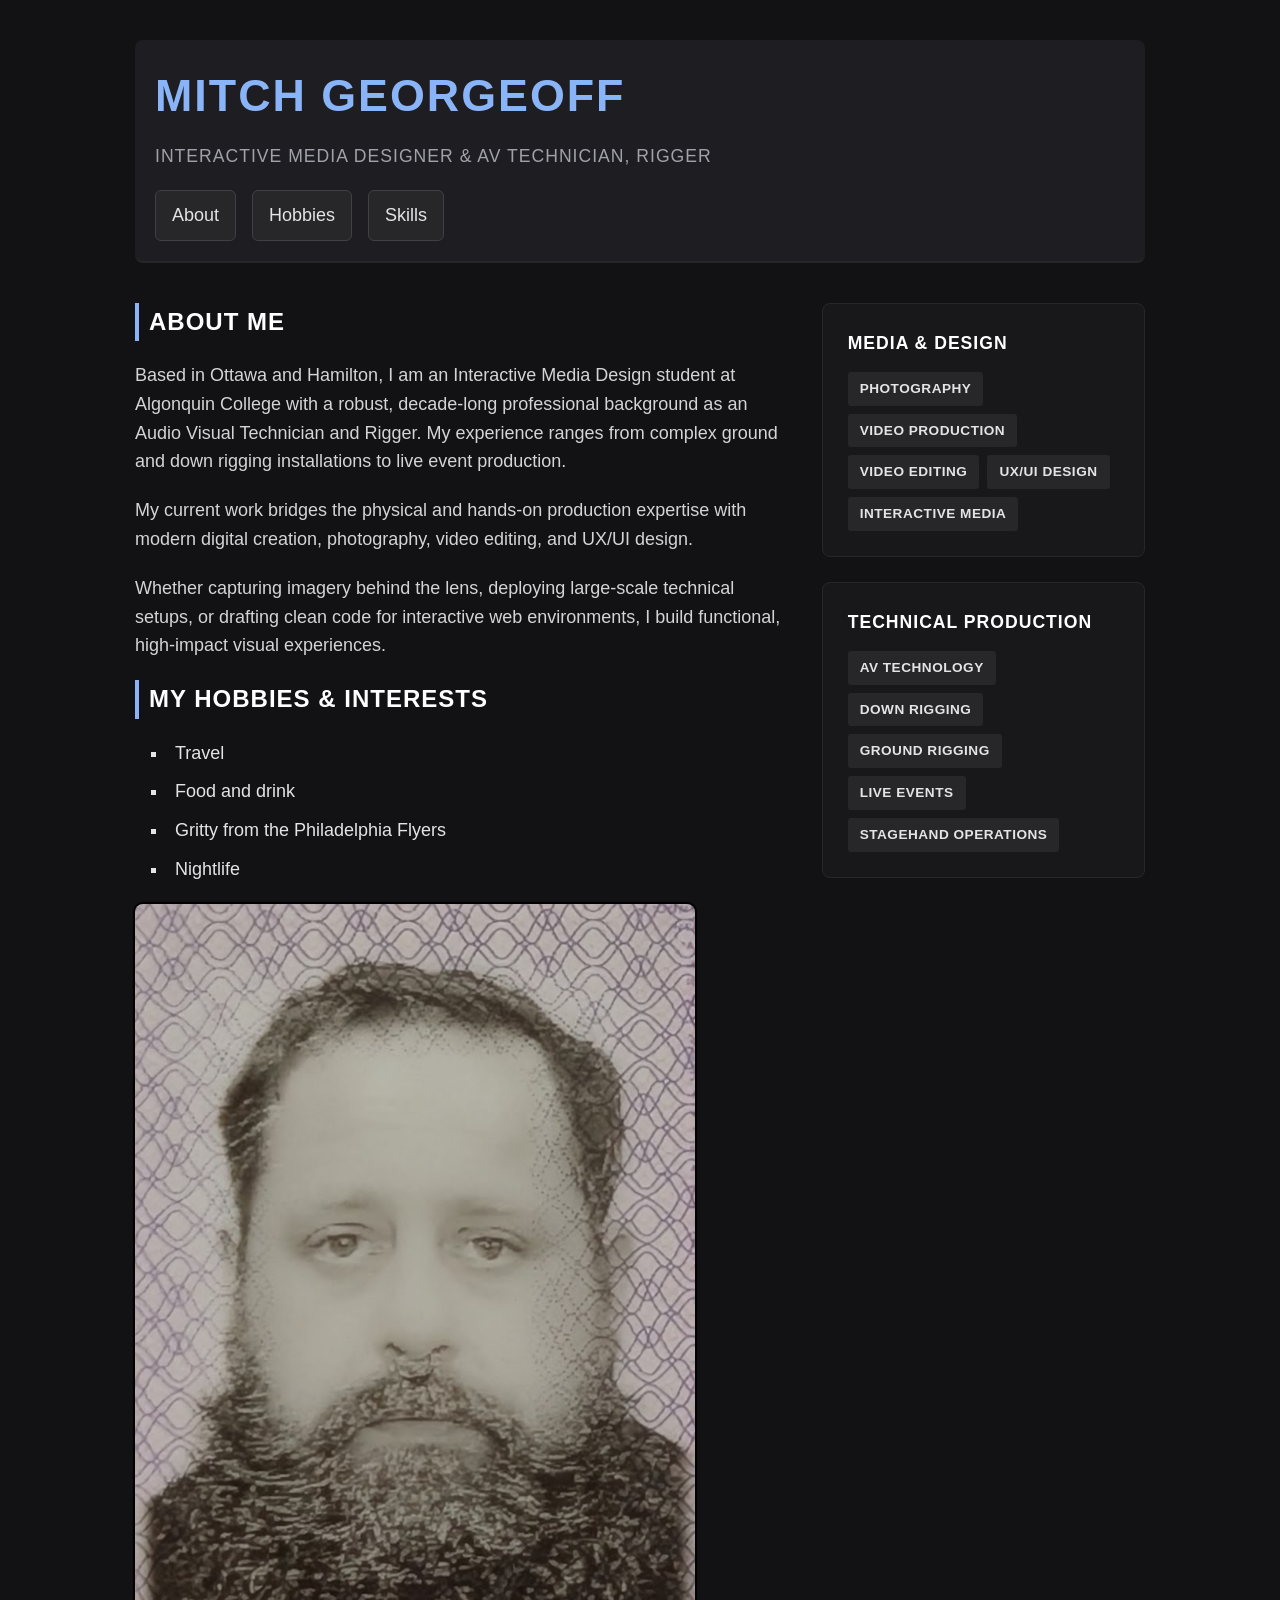
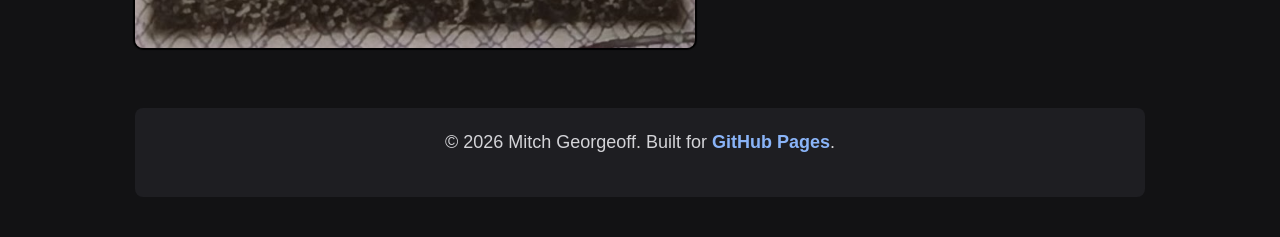
==== index.html @ b33265a0 "Initial commit" ====
<!DOCTYPE html>
<html lang="en">
<head>
    <meta charset="UTF-8">
    <meta name="viewport" content="width=device-width, initial-scale=1.0">
    <title>Mitch Georgeoff | Portfolio</title>
    <link rel="stylesheet" href="styles.css">
</head>
<body>
    <div class="container">
        <header>
            <h1 class="site-title">Mitch Georgeoff</h1>
            <div class="subtitle">Interactive Media Designer & AV Technician, Rigger</div>
            <nav>
                <ul class="site-nav">
                    <li><a href="#about">About</a></li>
                    <li><a href="#hobbies">Hobbies</a></li>
                    <li><a href="#skills">Skills</a></li>
                </ul>
            </nav>
        </header>

        <div class="grid">
            <main>
                <section id="about">
                    <h2>About Me</h2>
                    <p>
                        Based in Ottawa and Hamilton, I am an Interactive Media Design student at Algonquin College with a robust, decade-long professional background as an Audio Visual Technician and Rigger. My experience ranges from complex ground and down rigging installations to live event production.
                    </p>
                    <p>
                        My current work bridges the physical and hands-on production expertise with modern digital creation, photography, video editing, and UX/UI design.
                    </p>
                    <p>
                        Whether capturing imagery behind the lens, deploying large-scale technical setups, or drafting clean code for interactive web environments, I build functional, high-impact visual experiences.
                    </p>
                </section>

                <section id="hobbies">
                    <h2>My Hobbies & Interests</h2>
                    <ul class="hobbies-list">
                        <li>Travel</li>
                        <li>Food and drink</li>
                        <li>Gritty from the Philadelphia Flyers</li>
                        <li>Nightlife</li>
                    </ul>
                    <img id="my-image" src="images/PXL_20260319_151134065.PORTRAIT.jpg" alt="Portrait of Mitch Georgeoff">
                </section>
            </main>

            <aside id="skills">
                <div class="sidebar-box">
                    <h3>Media & Design</h3>
                    <ul class="tag-list">
                        <li>Photography</li>
                        <li>Video Production</li>
                        <li>Video Editing</li>
                        <li>UX/UI Design</li>
                        <li>Interactive Media</li>
                    </ul>
                </div>

                <div class="sidebar-box">
                    <h3>Technical Production</h3>
                    <ul class="tag-list">
                        <li>AV Technology</li>
                        <li>Down Rigging</li>
                        <li>Ground Rigging</li>
                        <li>Live Events</li>
                        <li>Stagehand Operations</li>
                    </ul>
                </div>
            </aside>
        </div>

        <footer>
            <p>© 2026 Mitch Georgeoff. Built for <a href="https://github.com" target="_blank" rel="noopener">GitHub Pages</a>.</p>
        </footer>
    </div>
</body>
</html>
---- styles.css ----
/* Base styling and inheritance */
* {
    box-sizing: border-box;
    margin: 0;
    padding: 0;
}

body {
    font-family: 'Segoe UI', Tahoma, Geneva, Verdana, sans-serif;
    font-size: 18px;
    line-height: 1.6;
    background-color: #121214;
    color: #e4e4e7;
    padding: 0;
}

.container {
    max-width: 1050px;
    margin: 0 auto;
    padding: 40px 20px;
}

header,
footer {
    background-color: #1e1e22;
    padding: 20px;
    border-radius: 8px;
}

header {
    border-bottom: 2px solid #27272a;
    margin-bottom: 40px;
}

footer {
    margin-top: 60px;
    border-top: none;
    text-align: center;
    color: #a1a1aa;
}

.site-title {
    font-size: 2.8rem;
    text-transform: uppercase;
    letter-spacing: 2px;
    color: #8ab4f8;
    margin-bottom: 10px;
}

.subtitle {
    font-size: 1.1rem;
    color: #a1a1aa;
    text-transform: uppercase;
    letter-spacing: 1px;
    margin-bottom: 20px;
}

nav .site-nav {
    list-style: none;
    display: flex;
    gap: 16px;
    flex-wrap: wrap;
}

nav .site-nav li {
    margin: 0;
}

nav .site-nav a {
    display: inline-block;
    padding: 10px 16px;
    text-decoration: none;
    color: #e4e4e7;
    background-color: #27272a;
    border: 1px solid #3f3f46;
    border-radius: 6px;
    transition: background-color 0.2s ease, transform 0.2s ease;
}

nav .site-nav a:hover,
nav .site-nav a:active {
    background-color: #3f3f46;
    transform: translateY(-1px);
}

.grid {
    display: grid;
    grid-template-columns: 2fr 1fr;
    gap: 40px;
}

@media (max-width: 768px) {
    .grid {
        grid-template-columns: 1fr;
    }
}

h2 {
    font-size: 1.5rem;
    text-transform: uppercase;
    letter-spacing: 1px;
    color: #ffffff;
    margin-bottom: 20px;
    border-left: 4px solid #8ab4f8;
    padding-left: 10px;
}

p {
    margin-bottom: 20px;
    color: #d4d4d8;
}

.hobbies-list {
    list-style: square inside;
    margin-bottom: 20px;
    padding-left: 16px;
}

.hobbies-list li {
    margin-bottom: 10px;
}

#my-image {
    display: block;
    width: 100%;
    max-width: 560px;
    margin-top: 20px;
    border-radius: 8px;
    box-shadow: 0 0 1px 2px black;
}

.sidebar-box {
    background-color: #18181b;
    border: 1px solid #27272a;
    padding: 25px;
    border-radius: 8px;
    margin-bottom: 25px;
}

.sidebar-box h3 {
    font-size: 1.1rem;
    text-transform: uppercase;
    letter-spacing: 1px;
    margin-bottom: 15px;
    color: #ffffff;
}

.tag-list {
    display: flex;
    flex-wrap: wrap;
    gap: 8px;
    list-style: none;
}

.tag-list li {
    background-color: #27272a;
    color: #e4e4e7;
    padding: 6px 12px;
    font-size: 0.85rem;
    text-transform: uppercase;
    font-weight: 600;
    letter-spacing: 0.5px;
    border-radius: 3px;
}

footer a {
    color: #8ab4f8;
    text-decoration: none;
    font-weight: 600;
}

footer a:hover {
    text-decoration: underline;
}
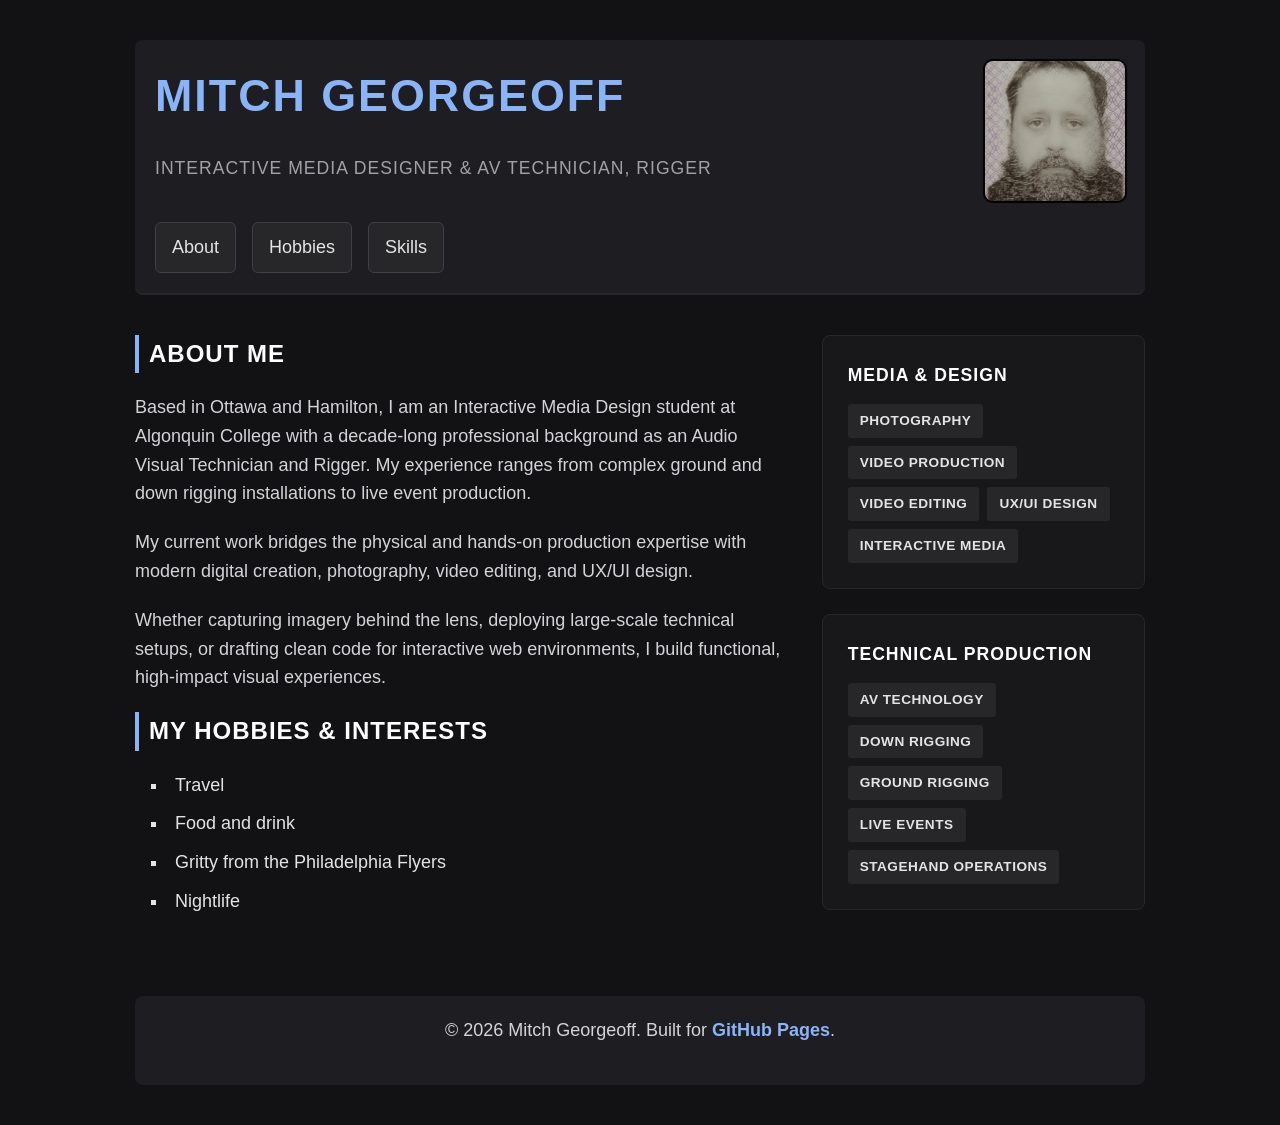
==== commit b5ef9708: "Move profile image beside header title" ====
--- a/index.html
+++ b/index.html
@@ -9,8 +9,11 @@
 <body>
     <div class="container">
         <header>
-            <h1 class="site-title">Mitch Georgeoff</h1>
-            <div class="subtitle">Interactive Media Designer & AV Technician, Rigger</div>
+            <div class="header-left">
+                <h1 class="site-title">Mitch Georgeoff</h1>
+                <div class="subtitle">Interactive Media Designer & AV Technician, Rigger</div>
+            </div>
+            <img id="my-image" src="images/PXL_20260319_151134065.PORTRAIT.jpg" alt="Portrait of Mitch Georgeoff">
             <nav>
                 <ul class="site-nav">
                     <li><a href="#about">About</a></li>
@@ -25,7 +28,7 @@
                 <section id="about">
                     <h2>About Me</h2>
                     <p>
-                        Based in Ottawa and Hamilton, I am an Interactive Media Design student at Algonquin College with a robust, decade-long professional background as an Audio Visual Technician and Rigger. My experience ranges from complex ground and down rigging installations to live event production.
+                        Based in Ottawa and Hamilton, I am an Interactive Media Design student at Algonquin College with a decade-long professional background as an Audio Visual Technician and Rigger. My experience ranges from complex ground and down rigging installations to live event production.
                     </p>
                     <p>
                         My current work bridges the physical and hands-on production expertise with modern digital creation, photography, video editing, and UX/UI design.
@@ -43,7 +46,6 @@
                         <li>Gritty from the Philadelphia Flyers</li>
                         <li>Nightlife</li>
                     </ul>
-                    <img id="my-image" src="images/PXL_20260319_151134065.PORTRAIT.jpg" alt="Portrait of Mitch Georgeoff">
                 </section>
             </main>
 
--- a/styles.css
+++ b/styles.css
@@ -120,13 +120,40 @@
     margin-bottom: 10px;
 }
 
+header {
+    border-bottom: 2px solid #27272a;
+    margin-bottom: 40px;
+    display: flex;
+    align-items: center;
+    justify-content: space-between;
+    gap: 20px;
+    flex-wrap: wrap;
+}
+
+.header-left {
+    display: flex;
+    flex-direction: column;
+    gap: 12px;
+}
+
 #my-image {
-    display: block;
-    width: 100%;
-    max-width: 560px;
-    margin-top: 20px;
+    width: 140px;
+    height: 140px;
+    object-fit: cover;
     border-radius: 8px;
     box-shadow: 0 0 1px 2px black;
+}
+
+@media (max-width: 768px) {
+    header {
+        flex-direction: column;
+        align-items: flex-start;
+    }
+
+    #my-image {
+        width: 120px;
+        height: 120px;
+    }
 }
 
 .sidebar-box {
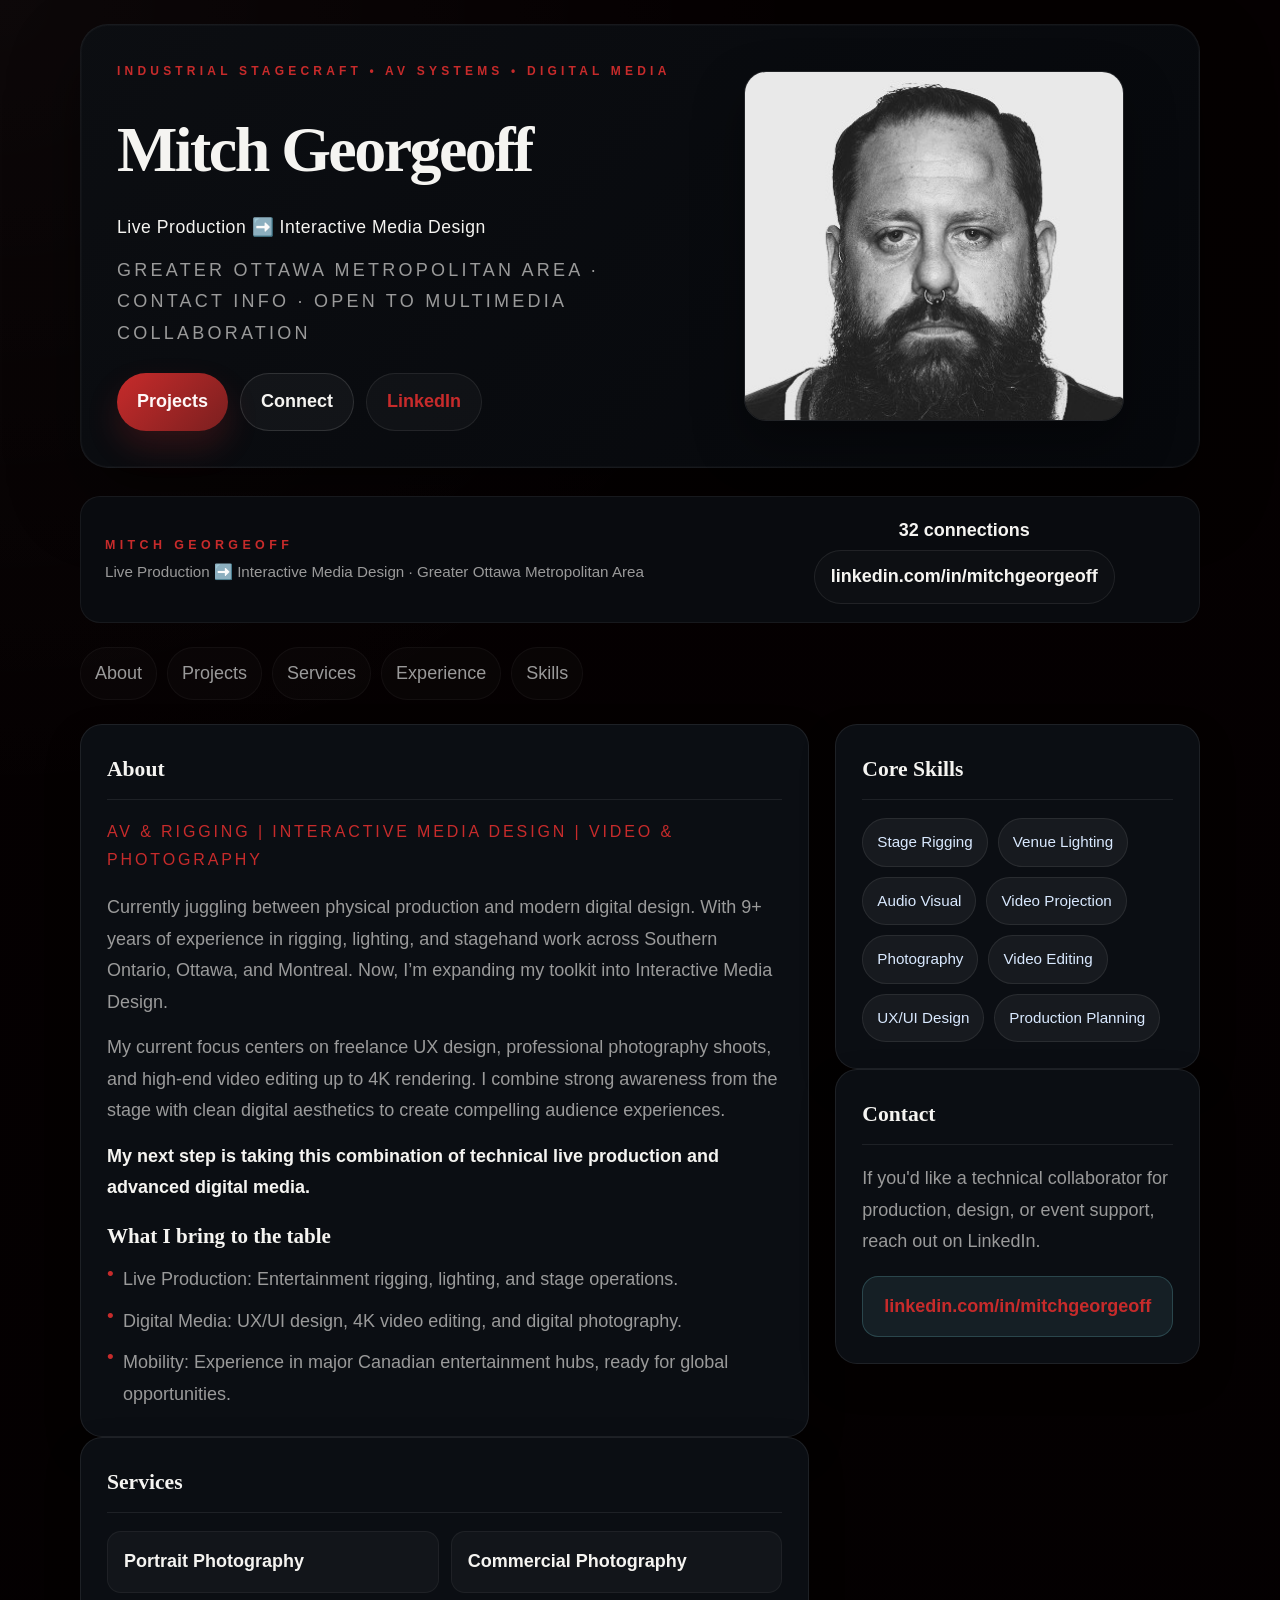
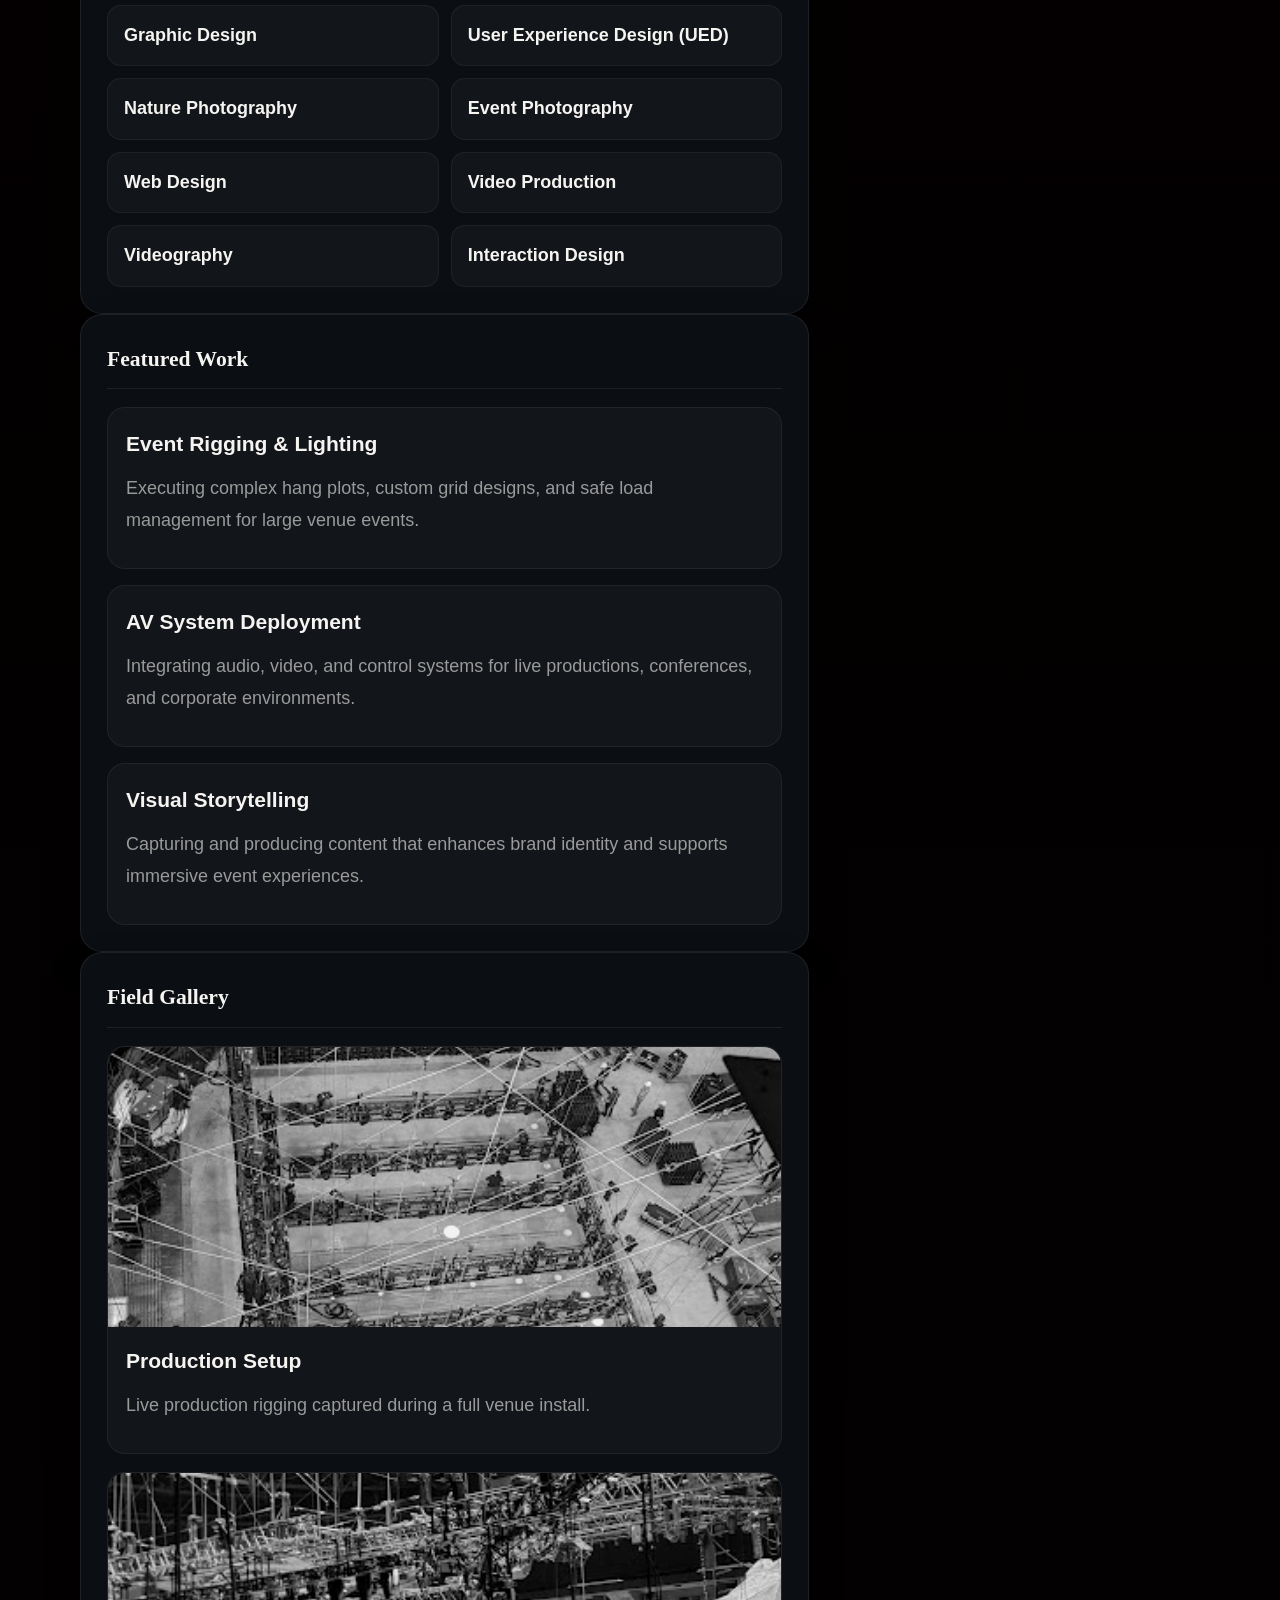
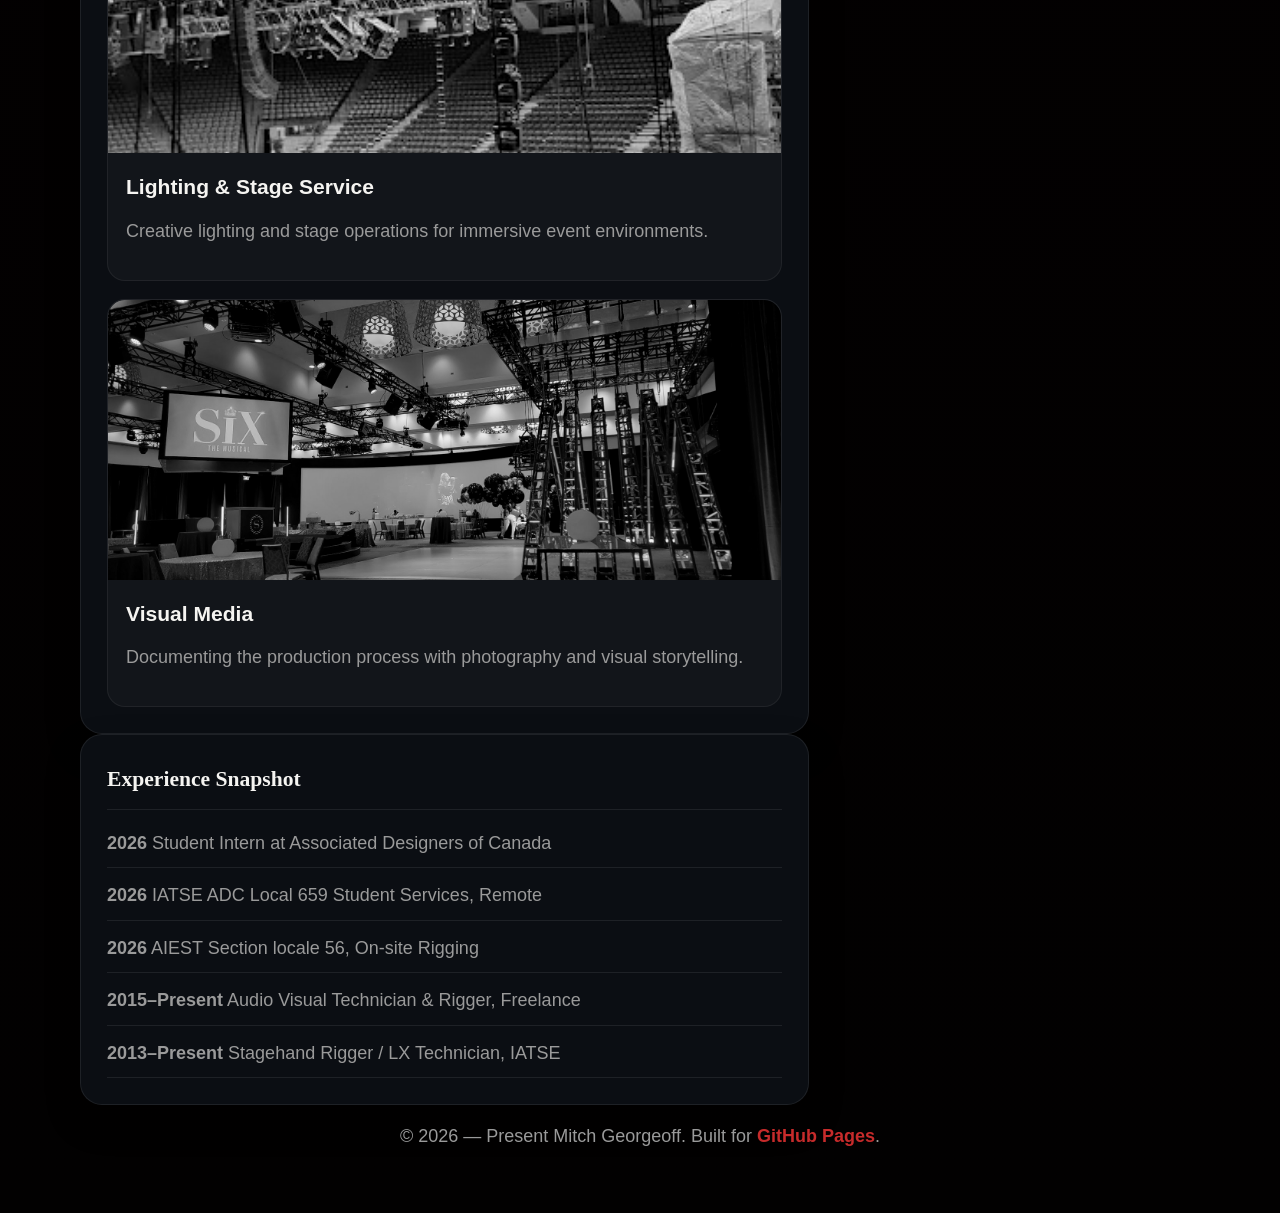
==== commit 7f15a349: "Update portfolio styling and add project photo gallery" ====
--- a/index.html
+++ b/index.html
@@ -8,74 +8,168 @@
 </head>
 <body>
     <div class="container">
-        <header>
-            <div class="header-left">
-                <h1 class="site-title">Mitch Georgeoff</h1>
-                <div class="subtitle">Interactive Media Designer & AV Technician, Rigger</div>
+        <header class="hero">
+            <div class="hero-copy">
+                <p class="eyebrow">Industrial Stagecraft • AV Systems • Digital Media</p>
+                <h1>Mitch Georgeoff</h1>
+                <p class="hero-text">
+                    Live Production ➡️ Interactive Media Design
+                </p>
+                <p class="hero-subtext">
+                    Greater Ottawa Metropolitan Area · Contact info · open to multimedia collaboration
+                </p>
+                <div class="hero-actions">
+                    <a class="btn btn-primary" href="#projects">Projects</a>
+                    <a class="btn btn-secondary" href="#contact">Connect</a>
+                    <a class="btn btn-link" href="https://www.linkedin.com/in/mitchgeorgeoff" target="_blank" rel="noopener">LinkedIn</a>
+                </div>
             </div>
-            <img id="my-image" src="images/PXL_20260319_151134065.PORTRAIT.jpg" alt="Portrait of Mitch Georgeoff">
-            <nav>
-                <ul class="site-nav">
-                    <li><a href="#about">About</a></li>
-                    <li><a href="#hobbies">Hobbies</a></li>
-                    <li><a href="#skills">Skills</a></li>
-                </ul>
-            </nav>
+            <div class="hero-media">
+                <img src="images/ID Photo26.jpg" alt="Portrait of Mitch Georgeoff">
+            </div>
         </header>
 
-        <div class="grid">
+        <div class="profile-band">
+            <div>
+                <span class="profile-pill">Mitch Georgeoff</span>
+                <p class="profile-meta">Live Production ➡️ Interactive Media Design · Greater Ottawa Metropolitan Area</p>
+            </div>
+            <div class="profile-actions">
+                <span class="profile-stat">32 connections</span>
+                <a class="btn btn-link-lined" href="https://www.linkedin.com/in/mitchgeorgeoff" target="_blank" rel="noopener">linkedin.com/in/mitchgeorgeoff</a>
+            </div>
+        </div>
+
+        <nav class="top-nav" aria-label="Main navigation">
+            <a href="#about">About</a>
+            <a href="#projects">Projects</a>
+            <a href="#services">Services</a>
+            <a href="#experience">Experience</a>
+            <a href="#skills">Skills</a>
+        </nav>
+
+        <div class="content-grid">
             <main>
-                <section id="about">
-                    <h2>About Me</h2>
+                <section id="about" class="card about-card">
+                    <h2>About</h2>
+                    <p class="headline">AV & Rigging | Interactive Media Design | Video & Photography</p>
                     <p>
-                        Based in Ottawa and Hamilton, I am an Interactive Media Design student at Algonquin College with a decade-long professional background as an Audio Visual Technician and Rigger. My experience ranges from complex ground and down rigging installations to live event production.
+                        Currently juggling between physical production and modern digital design. With 9+ years of experience in rigging, lighting, and stagehand work across Southern Ontario, Ottawa, and Montreal. Now, I’m expanding my toolkit into Interactive Media Design.
                     </p>
                     <p>
-                        My current work bridges the physical and hands-on production expertise with modern digital creation, photography, video editing, and UX/UI design.
+                        My current focus centers on freelance UX design, professional photography shoots, and high-end video editing up to 4K rendering. I combine strong awareness from the stage with clean digital aesthetics to create compelling audience experiences.
                     </p>
-                    <p>
-                        Whether capturing imagery behind the lens, deploying large-scale technical setups, or drafting clean code for interactive web environments, I build functional, high-impact visual experiences.
+                    <p class="lead">
+                        My next step is taking this combination of technical live production and advanced digital media.
                     </p>
+                    <div class="list-group">
+                        <h3>What I bring to the table</h3>
+                        <ul>
+                            <li>Live Production: Entertainment rigging, lighting, and stage operations.</li>
+                            <li>Digital Media: UX/UI design, 4K video editing, and digital photography.</li>
+                            <li>Mobility: Experience in major Canadian entertainment hubs, ready for global opportunities.</li>
+                        </ul>
+                    </div>
                 </section>
 
-                <section id="hobbies">
-                    <h2>My Hobbies & Interests</h2>
-                    <ul class="hobbies-list">
-                        <li>Travel</li>
-                        <li>Food and drink</li>
-                        <li>Gritty from the Philadelphia Flyers</li>
-                        <li>Nightlife</li>
+                <section id="services" class="card services-card">
+                    <h2>Services</h2>
+                    <ul class="service-grid">
+                        <li>Portrait Photography</li>
+                        <li>Commercial Photography</li>
+                        <li>Graphic Design</li>
+                        <li>User Experience Design (UED)</li>
+                        <li>Nature Photography</li>
+                        <li>Event Photography</li>
+                        <li>Web Design</li>
+                        <li>Video Production</li>
+                        <li>Videography</li>
+                        <li>Interaction Design</li>
+                    </ul>
+                </section>
+
+                <section id="projects" class="card">
+                    <h2>Featured Work</h2>
+                    <div class="project-grid">
+                        <article class="project-card">
+                            <h3>Event Rigging & Lighting</h3>
+                            <p>Executing complex hang plots, custom grid designs, and safe load management for large venue events.</p>
+                        </article>
+                        <article class="project-card">
+                            <h3>AV System Deployment</h3>
+                            <p>Integrating audio, video, and control systems for live productions, conferences, and corporate environments.</p>
+                        </article>
+                        <article class="project-card">
+                            <h3>Visual Storytelling</h3>
+                            <p>Capturing and producing content that enhances brand identity and supports immersive event experiences.</p>
+                        </article>
+                    </div>
+                </section>
+
+                <section id="gallery" class="card">
+                    <h2>Field Gallery</h2>
+                    <div class="gallery-grid">
+                        <article class="gallery-card">
+                            <img src="images/PXL_20230620_151820936.jpg" alt="Production rigging and stage setup">
+                            <div class="gallery-copy">
+                                <h3>Production Setup</h3>
+                                <p>Live production rigging captured during a full venue install.</p>
+                            </div>
+                        </article>
+                        <article class="gallery-card">
+                            <img src="images/20231217_154752.jpg" alt="Overhead lighting and stage setup">
+                            <div class="gallery-copy">
+                                <h3>Lighting & Stage Service</h3>
+                                <p>Creative lighting and stage operations for immersive event environments.</p>
+                            </div>
+                        </article>
+                        <article class="gallery-card">
+                            <img src="images/20230928_182915.jpg" alt="Portrait and production media">
+                            <div class="gallery-copy">
+                                <h3>Visual Media</h3>
+                                <p>Documenting the production process with photography and visual storytelling.</p>
+                            </div>
+                        </article>
+                    </div>
+                </section>
+
+                <section id="experience" class="card">
+                    <h2>Experience Snapshot</h2>
+                    <ul class="timeline">
+                        <li><strong>2026</strong> Student Intern at Associated Designers of Canada</li>
+                        <li><strong>2026</strong> IATSE ADC Local 659 Student Services, Remote</li>
+                        <li><strong>2026</strong> AIEST Section locale 56, On-site Rigging</li>
+                        <li><strong>2015–Present</strong> Audio Visual Technician & Rigger, Freelance</li>
+                        <li><strong>2013–Present</strong> Stagehand Rigger / LX Technician, IATSE</li>
                     </ul>
                 </section>
             </main>
 
             <aside id="skills">
-                <div class="sidebar-box">
-                    <h3>Media & Design</h3>
+                <div class="card sidebar-card">
+                    <h2>Core Skills</h2>
                     <ul class="tag-list">
+                        <li>Stage Rigging</li>
+                        <li>Venue Lighting</li>
+                        <li>Audio Visual</li>
+                        <li>Video Projection</li>
                         <li>Photography</li>
-                        <li>Video Production</li>
                         <li>Video Editing</li>
                         <li>UX/UI Design</li>
-                        <li>Interactive Media</li>
+                        <li>Production Planning</li>
                     </ul>
                 </div>
 
-                <div class="sidebar-box">
-                    <h3>Technical Production</h3>
-                    <ul class="tag-list">
-                        <li>AV Technology</li>
-                        <li>Down Rigging</li>
-                        <li>Ground Rigging</li>
-                        <li>Live Events</li>
-                        <li>Stagehand Operations</li>
-                    </ul>
+                <div id="contact" class="card sidebar-card contact-card">
+                    <h2>Contact</h2>
+                    <p>If you'd like a technical collaborator for production, design, or event support, reach out on LinkedIn.</p>
+                    <a class="btn btn-link-stacked" href="https://www.linkedin.com/in/mitchgeorgeoff" target="_blank" rel="noopener">linkedin.com/in/mitchgeorgeoff</a>
                 </div>
             </aside>
         </div>
 
         <footer>
-            <p>© 2026 Mitch Georgeoff. Built for <a href="https://github.com" target="_blank" rel="noopener">GitHub Pages</a>.</p>
+            <p>© 2026 — Present Mitch Georgeoff. Built for <a href="https://github.com" target="_blank" rel="noopener">GitHub Pages</a>.</p>
         </footer>
     </div>
 </body>
--- a/styles.css
+++ b/styles.css
@@ -1,4 +1,16 @@
-/* Base styling and inheritance */
+:root {
+    --bg: #050001;
+    --panel: rgba(8, 10, 12, 0.96);
+    --panel-soft: rgba(16, 18, 22, 0.96);
+    --text: #f5f4f1;
+    --muted: #9a9a9a;
+    --accent: #c72b2b;
+    --accent-soft: #3d1919;
+    --metal: #4f5054;
+    --border: rgba(255, 255, 255, 0.08);
+    --gothic: Georgia, 'Times New Roman', serif;
+}
+
 * {
     box-sizing: border-box;
     margin: 0;
@@ -8,194 +20,434 @@
 body {
     font-family: 'Segoe UI', Tahoma, Geneva, Verdana, sans-serif;
     font-size: 18px;
-    line-height: 1.6;
-    background-color: #121214;
-    color: #e4e4e7;
-    padding: 0;
+    line-height: 1.75;
+    color: var(--text);
+    background: radial-gradient(circle at top left, rgba(255,255,255,0.03), transparent 18%),
+                linear-gradient(180deg, #050001 0%, #020101 100%);
+    min-height: 100vh;
 }
 
 .container {
-    max-width: 1050px;
+    max-width: 1160px;
     margin: 0 auto;
-    padding: 40px 20px;
-}
-
-header,
-footer {
-    background-color: #1e1e22;
-    padding: 20px;
-    border-radius: 8px;
-}
-
-header {
-    border-bottom: 2px solid #27272a;
-    margin-bottom: 40px;
-}
-
-footer {
-    margin-top: 60px;
-    border-top: none;
-    text-align: center;
-    color: #a1a1aa;
-}
-
-.site-title {
-    font-size: 2.8rem;
+    padding: 24px 20px 60px;
+}
+
+.hero {
+    display: grid;
+    grid-template-columns: 1.1fr 0.9fr;
+    gap: 26px;
+    align-items: center;
+    padding: 36px;
+    background: linear-gradient(135deg, rgba(12, 14, 18, 0.98), rgba(6, 8, 12, 0.98));
+    border: 1px solid rgba(255, 255, 255, 0.06);
+    border-radius: 28px;
+    box-shadow: inset 0 0 0 1px rgba(255, 255, 255, 0.025), 0 30px 70px rgba(0, 0, 0, 0.45);
+    margin-bottom: 28px;
+}
+
+.eyebrow {
+    font-size: 0.75rem;
+    font-weight: 700;
+    letter-spacing: 0.35em;
     text-transform: uppercase;
-    letter-spacing: 2px;
-    color: #8ab4f8;
-    margin-bottom: 10px;
-}
-
-.subtitle {
+    color: var(--accent);
+    margin-bottom: 12px;
+}
+
+.hero h1 {
+    font-family: var(--gothic);
+    font-size: clamp(3rem, 5vw, 4.5rem);
+    letter-spacing: -0.04em;
+    margin-bottom: 6px;
+}
+
+.hero-text {
+    color: var(--text);
     font-size: 1.1rem;
-    color: #a1a1aa;
+    letter-spacing: 0.03em;
+    margin-bottom: 12px;
+}
+
+.hero-subtext {
+    color: var(--muted);
+    letter-spacing: 0.18em;
     text-transform: uppercase;
-    letter-spacing: 1px;
-    margin-bottom: 20px;
-}
-
-nav .site-nav {
-    list-style: none;
-    display: flex;
+    margin-bottom: 22px;
+}
+
+.hero-actions {
+    display: flex;
+    flex-wrap: wrap;
+    gap: 12px;
+    margin-top: 24px;
+}
+
+.btn {
+    display: inline-flex;
+    align-items: center;
+    justify-content: center;
+    padding: 12px 20px;
+    border-radius: 999px;
+    text-decoration: none;
+    font-weight: 700;
+    transition: transform 0.2s ease, box-shadow 0.2s ease, background-color 0.2s ease;
+}
+
+.btn:hover {
+    transform: translateY(-2px);
+}
+
+.btn-primary {
+    background: linear-gradient(135deg, var(--accent), #7a1f1f);
+    color: #fff8f8;
+    box-shadow: 0 16px 32px rgba(199, 43, 43, 0.2);
+}
+
+.btn-secondary {
+    color: var(--text);
+    background: rgba(255, 255, 255, 0.04);
+    border: 1px solid rgba(255, 255, 255, 0.12);
+}
+
+.btn-link {
+    color: var(--accent);
+    background: rgba(255, 255, 255, 0.03);
+    border: 1px solid rgba(255, 255, 255, 0.08);
+}
+
+.btn-link-lined {
+    display: inline-flex;
+    align-items: center;
+    gap: 8px;
+    color: var(--text);
+    padding: 10px 16px;
+    border: 1px solid rgba(255, 255, 255, 0.08);
+    border-radius: 999px;
+    background: rgba(255,255,255,0.02);
+}
+
+.profile-band {
+    display: grid;
+    grid-template-columns: 1.8fr 1.2fr;
+    gap: 16px;
+    align-items: center;
+    padding: 18px 24px;
+    background: rgba(10, 12, 16, 0.95);
+    border: 1px solid rgba(255, 255, 255, 0.06);
+    border-radius: 20px;
+    margin-bottom: 24px;
+}
+
+.profile-band > div {
+    display: flex;
+    flex-direction: column;
+    gap: 4px;
+}
+
+.profile-pill {
+    color: var(--accent);
+    text-transform: uppercase;
+    letter-spacing: 0.35em;
+    font-weight: 700;
+    font-size: 0.78rem;
+}
+
+.profile-meta {
+    color: var(--muted);
+    font-size: 0.95rem;
+    line-height: 1.5;
+}
+
+.profile-actions {
+    display: flex;
+    align-items: center;
+    justify-content: flex-end;
     gap: 16px;
     flex-wrap: wrap;
 }
 
-nav .site-nav li {
-    margin: 0;
-}
-
-nav .site-nav a {
-    display: inline-block;
-    padding: 10px 16px;
+.profile-stat {
+    color: var(--text);
+    font-weight: 700;
+}
+
+@media (max-width: 840px) {
+    .profile-band {
+        grid-template-columns: 1fr;
+    }
+
+    .profile-actions {
+        justify-content: flex-start;
+    }
+}
+
+.hero-media {
+    display: flex;
+    justify-content: center;
+}
+
+.hero-media img {
+    width: 100%;
+    max-width: 380px;
+    border-radius: 22px;
+    object-fit: cover;
+    height: 350px;
+    border: 1px solid rgba(255, 255, 255, 0.1);
+    box-shadow: 0 22px 50px rgba(0, 0, 0, 0.35);
+}
+
+.top-nav {
+    display: flex;
+    flex-wrap: wrap;
+    gap: 10px;
+    margin-bottom: 24px;
+}
+
+.top-nav a {
+    padding: 10px 14px;
+    border-radius: 999px;
+    color: var(--muted);
     text-decoration: none;
-    color: #e4e4e7;
-    background-color: #27272a;
-    border: 1px solid #3f3f46;
-    border-radius: 6px;
-    transition: background-color 0.2s ease, transform 0.2s ease;
-}
-
-nav .site-nav a:hover,
-nav .site-nav a:active {
-    background-color: #3f3f46;
-    transform: translateY(-1px);
-}
-
-.grid {
+    background: rgba(255, 255, 255, 0.02);
+    border: 1px solid rgba(255, 255, 255, 0.04);
+    transition: all 0.2s ease;
+}
+
+.top-nav a:hover {
+    color: var(--text);
+    background: rgba(255, 255, 255, 0.08);
+    border-color: rgba(255, 255, 255, 0.12);
+}
+
+.content-grid {
     display: grid;
     grid-template-columns: 2fr 1fr;
-    gap: 40px;
-}
-
-@media (max-width: 768px) {
-    .grid {
+    gap: 26px;
+}
+
+.card {
+    background: rgba(12, 15, 20, 0.96);
+    border: 1px solid rgba(255, 255, 255, 0.08);
+    border-radius: 22px;
+    padding: 26px;
+    box-shadow: 0 16px 34px rgba(0, 0, 0, 0.28);
+}
+
+.card h2 {
+    font-family: var(--gothic);
+    font-size: 1.35rem;
+    color: var(--text);
+    margin-bottom: 18px;
+    padding-bottom: 10px;
+    border-bottom: 1px solid rgba(255, 255, 255, 0.08);
+}
+
+.card p {
+    color: var(--muted);
+    margin-bottom: 14px;
+}
+
+.project-grid {
+    display: grid;
+    gap: 16px;
+}
+
+.project-card,
+.gallery-card {
+    padding: 18px;
+    border-radius: 18px;
+    background: rgba(255, 255, 255, 0.03);
+    border: 1px solid rgba(255, 255, 255, 0.06);
+    transition: transform 0.2s ease, border-color 0.2s ease;
+}
+
+.project-card:hover,
+.gallery-card:hover {
+    transform: translateY(-2px);
+    border-color: rgba(199, 43, 43, 0.35);
+}
+
+.project-card h3,
+.gallery-card h3 {
+    margin-bottom: 10px;
+    color: var(--text);
+}
+
+.gallery-grid {
+    display: grid;
+    gap: 18px;
+}
+
+.gallery-card {
+    overflow: hidden;
+    padding: 0;
+}
+
+.gallery-card img {
+    width: 100%;
+    display: block;
+    border-radius: 16px 16px 0 0;
+    object-fit: cover;
+    height: 280px;
+    border: 0;
+    filter: grayscale(100%) contrast(1.05) brightness(0.95);
+}
+
+.gallery-copy {
+    padding: 16px 18px 18px;
+}
+
+.timeline {
+    list-style: none;
+    display: grid;
+    gap: 12px;
+}
+
+.about-card .headline {
+    font-size: 1rem;
+    color: var(--accent);
+    letter-spacing: 0.18em;
+    text-transform: uppercase;
+    margin-bottom: 18px;
+}
+
+.about-card .lead {
+    font-weight: 700;
+    color: var(--text);
+    margin-top: 0;
+}
+
+.list-group h3 {
+    font-family: var(--gothic);
+    margin-bottom: 10px;
+    color: var(--text);
+}
+
+.list-group ul {
+    list-style: none;
+    padding-left: 0;
+    display: grid;
+    gap: 10px;
+}
+
+.list-group li {
+    padding-left: 16px;
+    position: relative;
+    color: var(--muted);
+}
+
+.list-group li::before {
+    content: "•";
+    position: absolute;
+    left: 0;
+    color: var(--accent);
+    font-size: 1.2rem;
+    line-height: 1;
+}
+
+.service-grid {
+    display: grid;
+    grid-template-columns: repeat(2, minmax(0, 1fr));
+    gap: 12px;
+    list-style: none;
+    padding-left: 0;
+}
+
+.service-grid li {
+    padding: 14px 16px;
+    border-radius: 14px;
+    background: rgba(255, 255, 255, 0.03);
+    border: 1px solid rgba(255, 255, 255, 0.05);
+    color: var(--text);
+    font-weight: 600;
+}
+
+@media (max-width: 840px) {
+    .profile-band {
         grid-template-columns: 1fr;
     }
 }
 
-h2 {
-    font-size: 1.5rem;
-    text-transform: uppercase;
-    letter-spacing: 1px;
-    color: #ffffff;
-    margin-bottom: 20px;
-    border-left: 4px solid #8ab4f8;
-    padding-left: 10px;
-}
-
-p {
-    margin-bottom: 20px;
-    color: #d4d4d8;
-}
-
-.hobbies-list {
-    list-style: square inside;
-    margin-bottom: 20px;
-    padding-left: 16px;
-}
-
-.hobbies-list li {
-    margin-bottom: 10px;
-}
-
-header {
-    border-bottom: 2px solid #27272a;
-    margin-bottom: 40px;
-    display: flex;
-    align-items: center;
-    justify-content: space-between;
-    gap: 20px;
+.timeline li {
+    padding-bottom: 8px;
+    border-bottom: 1px solid rgba(255, 255, 255, 0.08);
+    color: var(--muted);
+}
+
+.tag-list {
+    display: flex;
     flex-wrap: wrap;
-}
-
-.header-left {
-    display: flex;
-    flex-direction: column;
-    gap: 12px;
-}
-
-#my-image {
-    width: 140px;
-    height: 140px;
-    object-fit: cover;
-    border-radius: 8px;
-    box-shadow: 0 0 1px 2px black;
-}
-
-@media (max-width: 768px) {
-    header {
-        flex-direction: column;
-        align-items: flex-start;
-    }
-
-    #my-image {
-        width: 120px;
-        height: 120px;
-    }
-}
-
-.sidebar-box {
-    background-color: #18181b;
-    border: 1px solid #27272a;
-    padding: 25px;
-    border-radius: 8px;
-    margin-bottom: 25px;
-}
-
-.sidebar-box h3 {
-    font-size: 1.1rem;
-    text-transform: uppercase;
-    letter-spacing: 1px;
-    margin-bottom: 15px;
-    color: #ffffff;
-}
-
-.tag-list {
-    display: flex;
-    flex-wrap: wrap;
-    gap: 8px;
+    gap: 10px;
     list-style: none;
 }
 
 .tag-list li {
-    background-color: #27272a;
-    color: #e4e4e7;
-    padding: 6px 12px;
-    font-size: 0.85rem;
-    text-transform: uppercase;
-    font-weight: 600;
-    letter-spacing: 0.5px;
-    border-radius: 3px;
+    padding: 10px 14px;
+    border-radius: 999px;
+    background: rgba(255, 255, 255, 0.05);
+    border: 1px solid rgba(255, 255, 255, 0.08);
+    color: #d9e9ff;
+    font-size: 0.95rem;
+}
+
+.contact-card p {
+    margin-bottom: 18px;
+}
+
+.btn-link-stacked {
+    display: inline-flex;
+    width: 100%;
+    justify-content: center;
+    padding: 14px 18px;
+    color: var(--accent);
+    background: rgba(139, 240, 255, 0.08);
+    border: 1px solid rgba(139, 240, 255, 0.18);
+    border-radius: 16px;
+}
+
+footer {
+    text-align: center;
+    color: var(--muted);
+    padding-top: 16px;
 }
 
 footer a {
-    color: #8ab4f8;
+    color: var(--accent);
     text-decoration: none;
-    font-weight: 600;
+    font-weight: 700;
 }
 
 footer a:hover {
     text-decoration: underline;
 }
+
+@media (max-width: 860px) {
+    .hero,
+    .content-grid {
+        grid-template-columns: 1fr;
+    }
+
+    .hero-media img {
+        margin: 0 auto;
+    }
+}
+
+@media (max-width: 560px) {
+    .container {
+        padding: 16px 14px 40px;
+    }
+
+    .hero {
+        padding: 24px;
+    }
+
+    .hero-actions {
+        flex-direction: column;
+    }
+
+    .btn {
+        width: 100%;
+        text-align: center;
+    }
+}
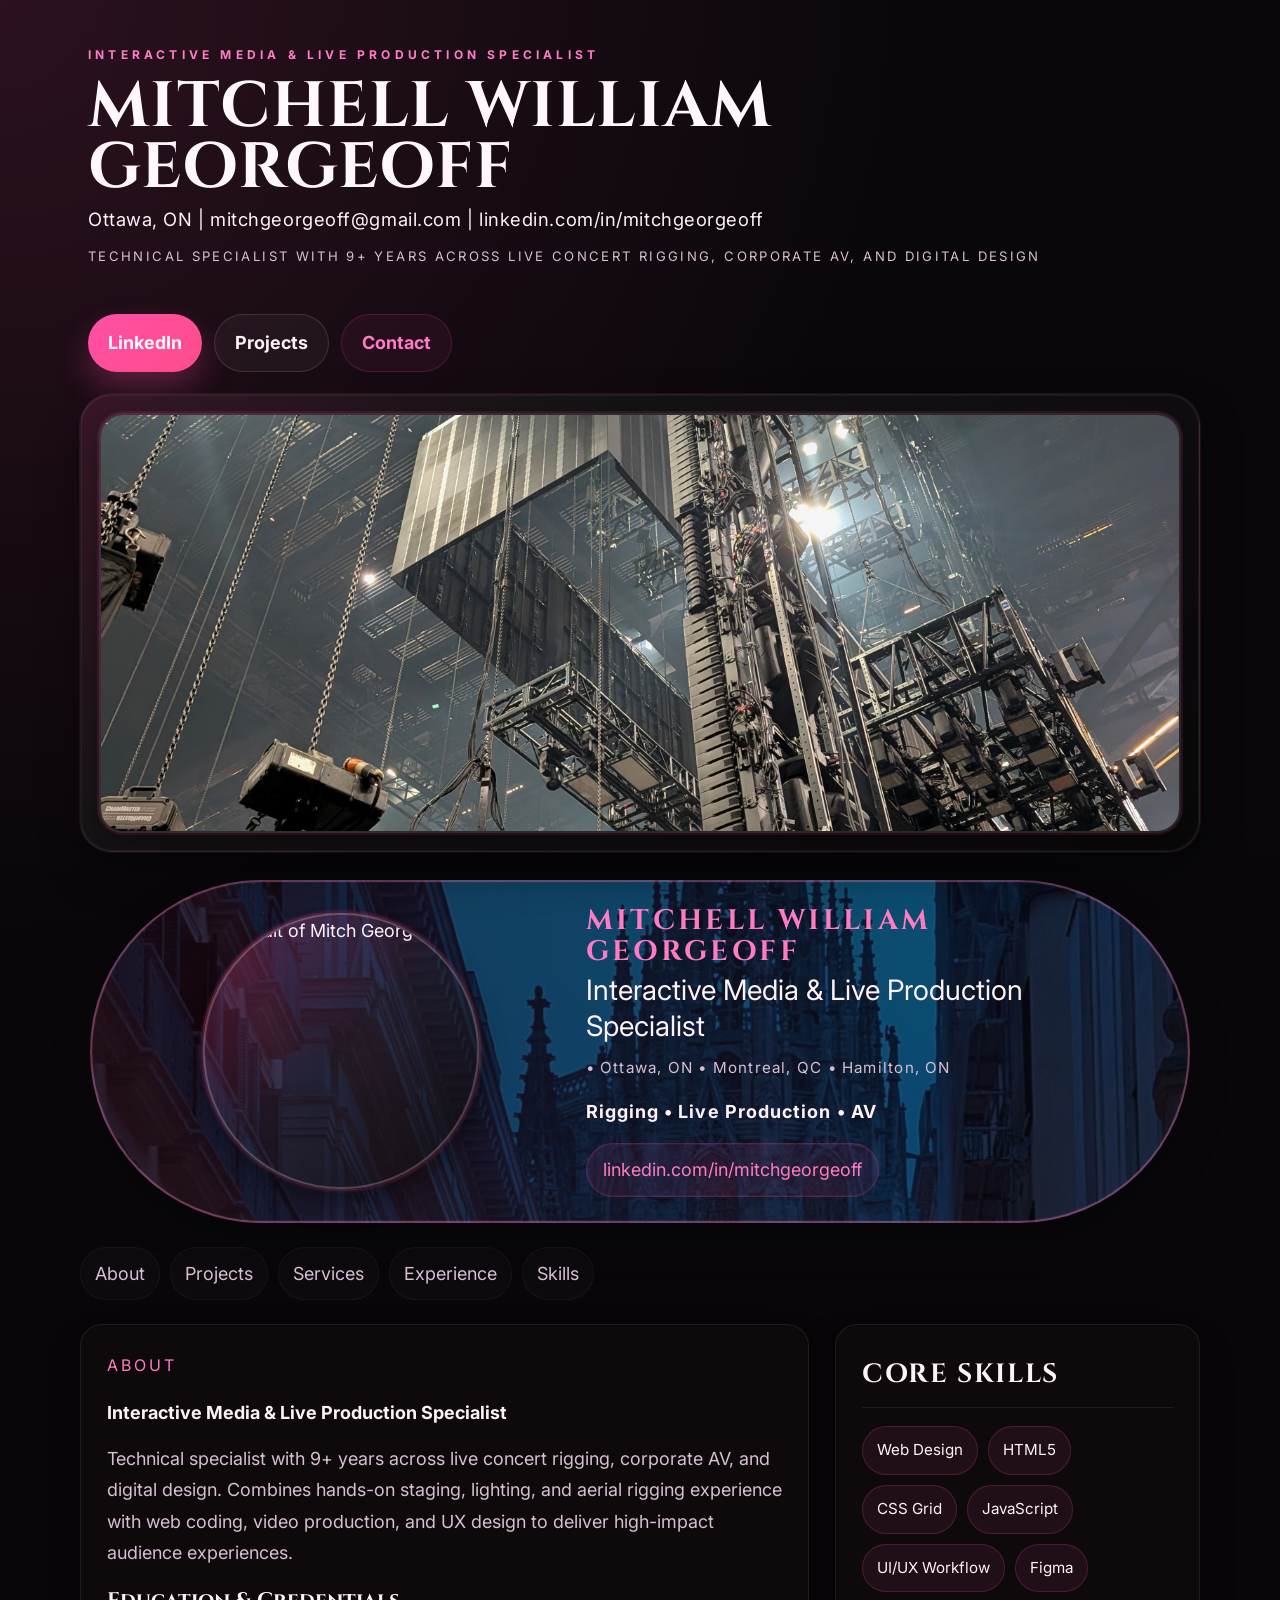
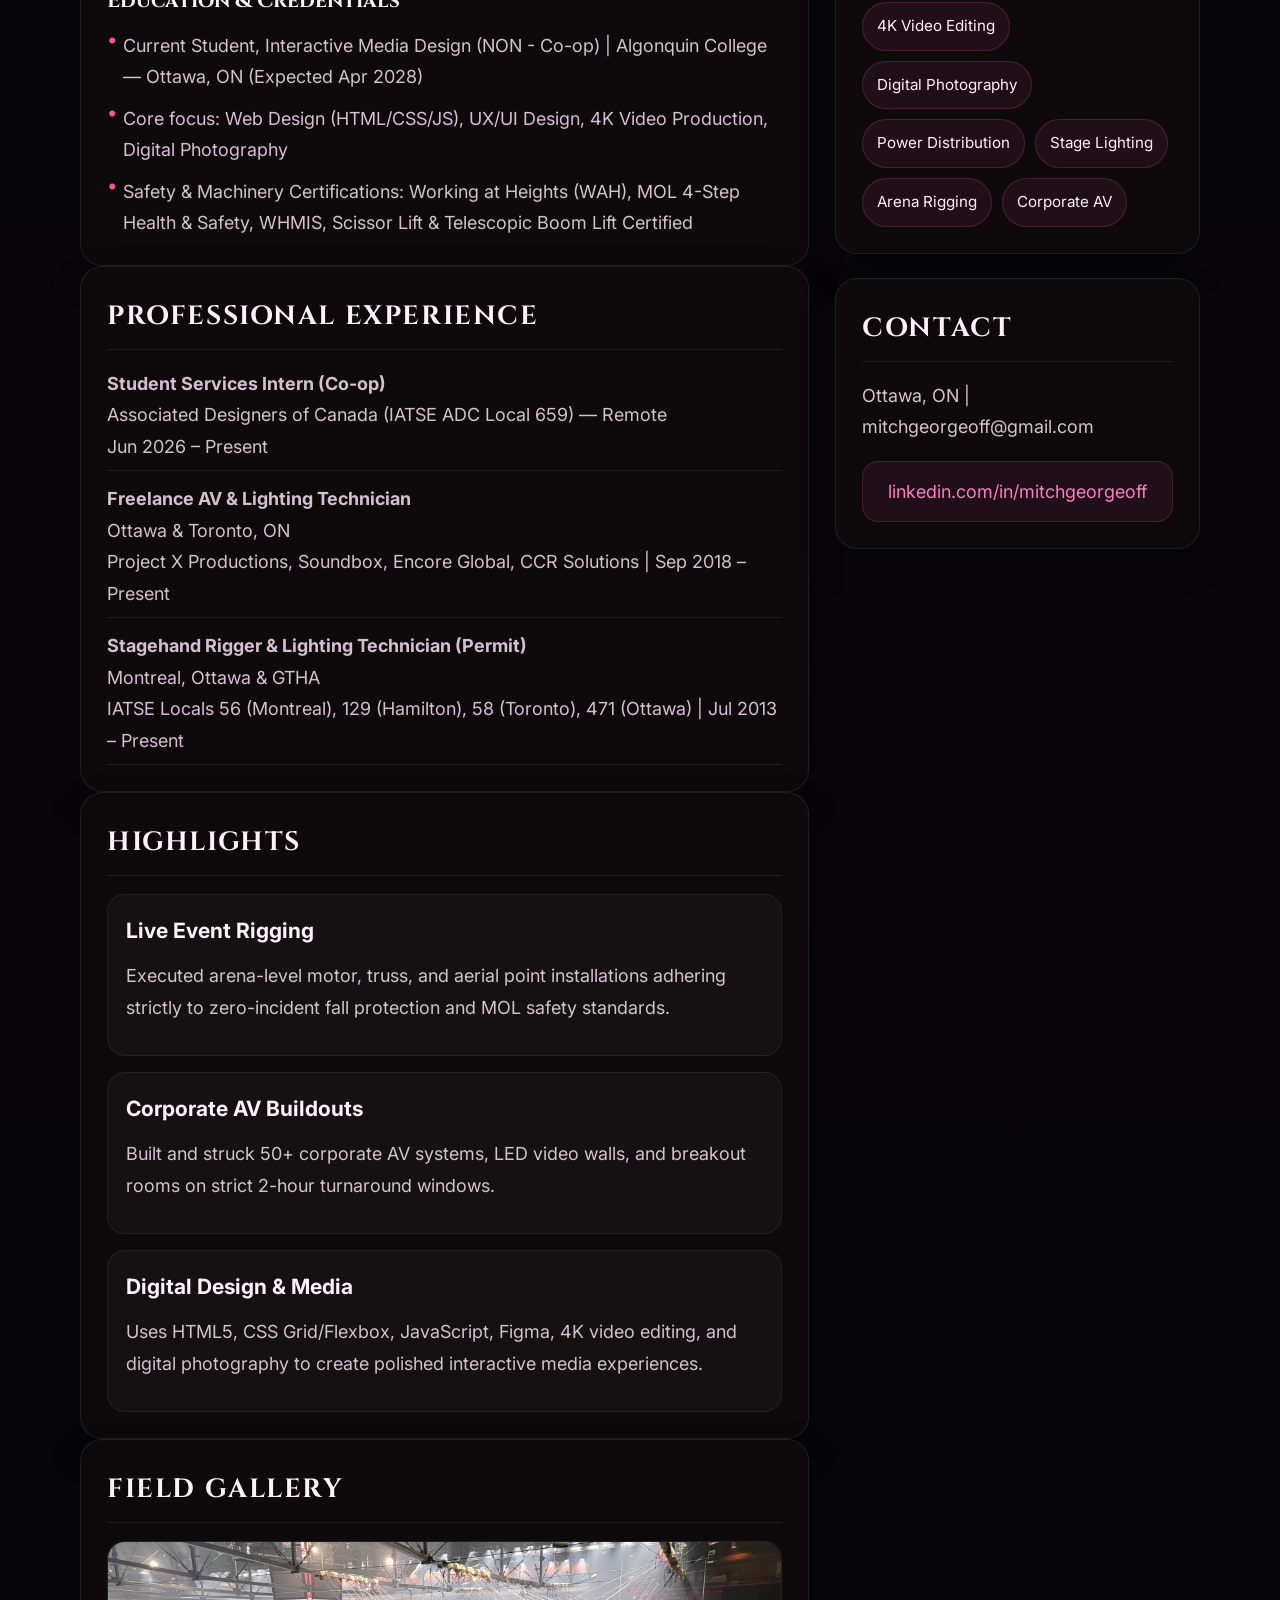
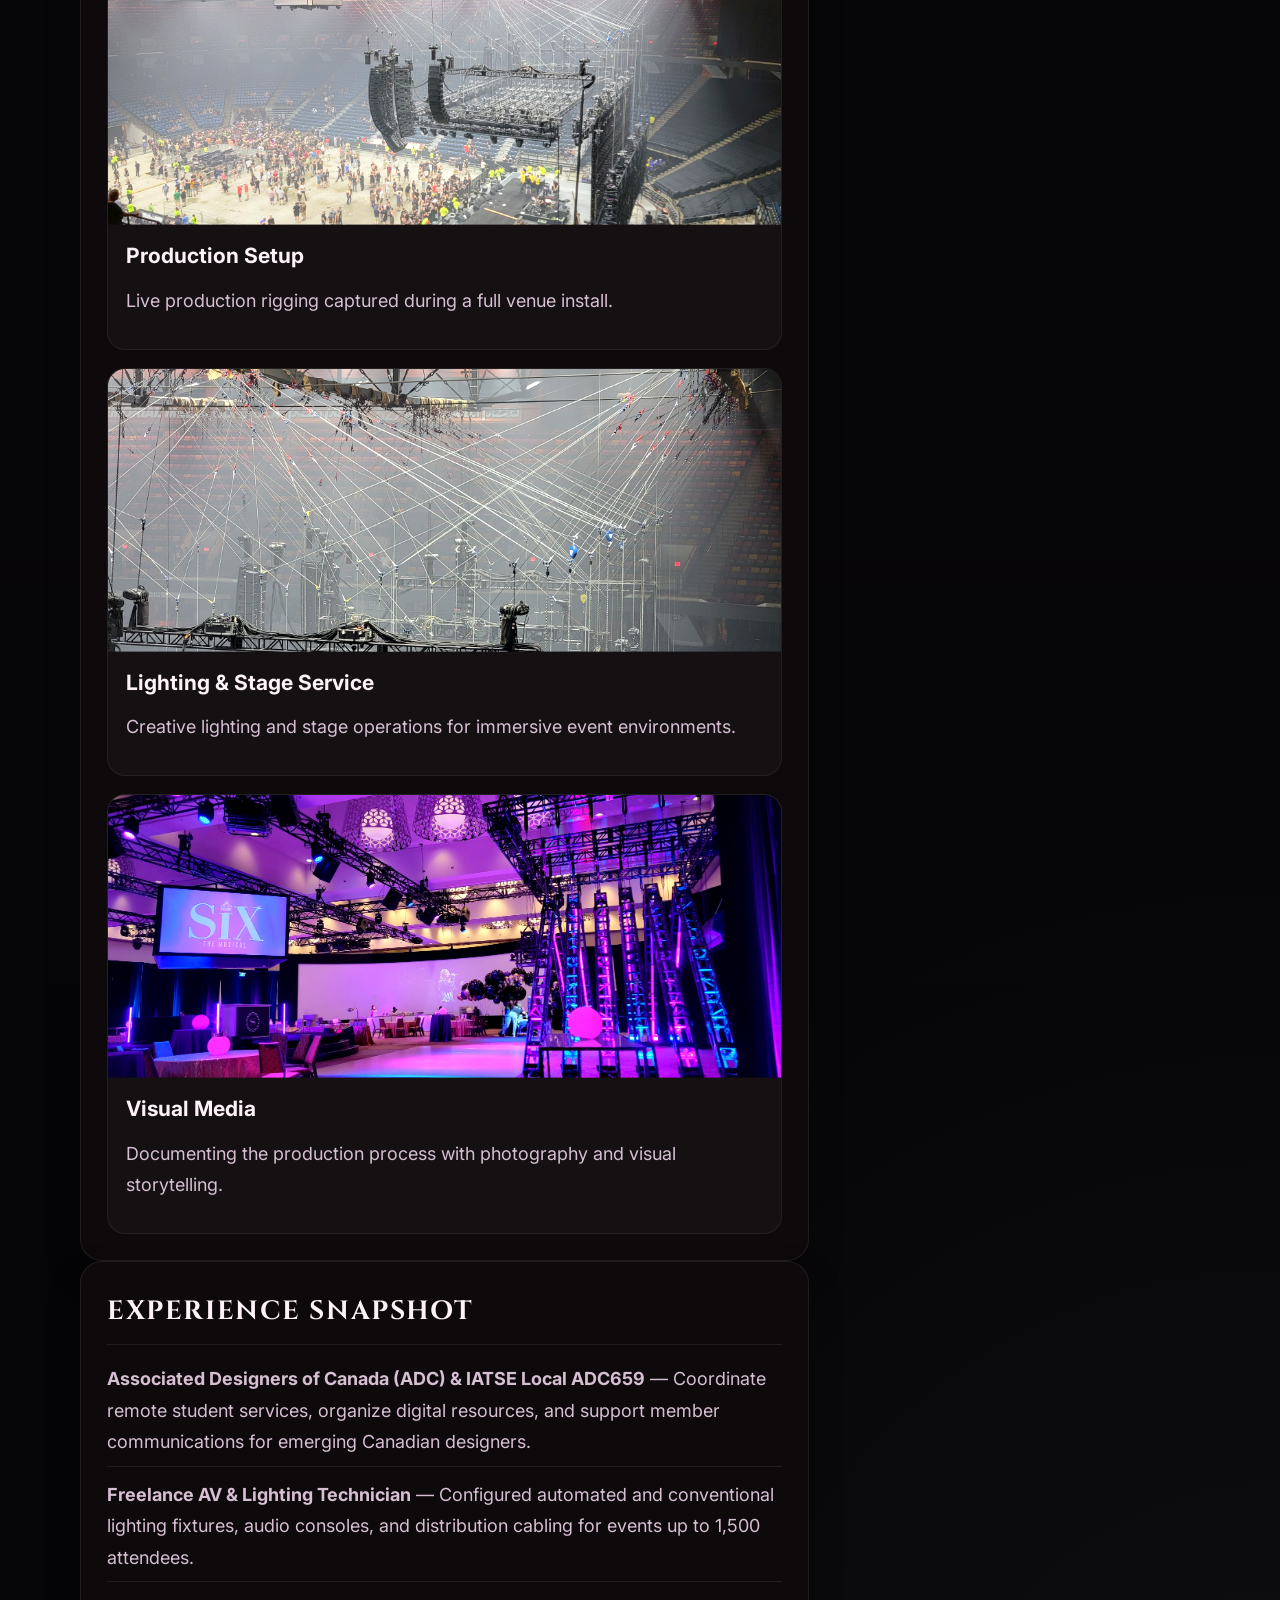
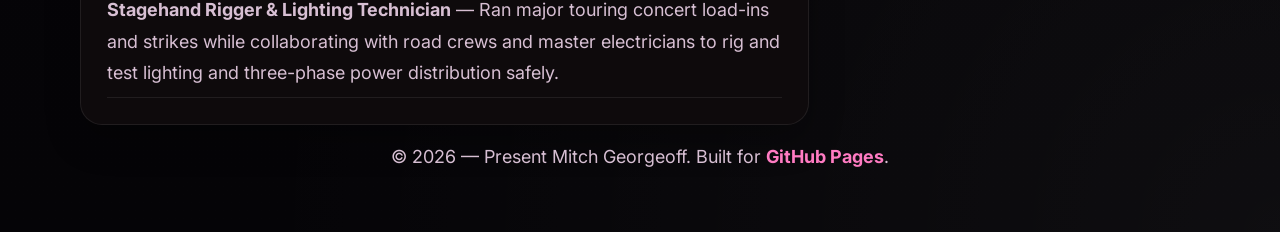
==== commit e7efd86f: "Update portfolio design and image set" ====
--- a/index.html
+++ b/index.html
@@ -4,41 +4,47 @@
     <meta charset="UTF-8">
     <meta name="viewport" content="width=device-width, initial-scale=1.0">
     <title>Mitch Georgeoff | Portfolio</title>
+    <meta name="description" content="Interactive Media & Live Production Specialist portfolio for Mitch Georgeoff.">
+    <link rel="preconnect" href="https://fonts.googleapis.com">
+    <link rel="preconnect" href="https://fonts.gstatic.com" crossorigin>
+    <link href="https://fonts.googleapis.com/css2?family=Cinzel:wght@400;500;600;700;800;900&family=Inter:wght@400;500;600;700;800&display=swap" rel="stylesheet">
     <link rel="stylesheet" href="styles.css">
 </head>
 <body>
     <div class="container">
         <header class="hero">
             <div class="hero-copy">
-                <p class="eyebrow">Industrial Stagecraft • AV Systems • Digital Media</p>
-                <h1>Mitch Georgeoff</h1>
-                <p class="hero-text">
-                    Live Production ➡️ Interactive Media Design
-                </p>
-                <p class="hero-subtext">
-                    Greater Ottawa Metropolitan Area · Contact info · open to multimedia collaboration
-                </p>
+                <div class="eyebrow">Interactive Media &amp; Live Production Specialist</div>
+                <h1>Mitchell William Georgeoff</h1>
+                <p class="hero-text">Ottawa, ON | mitchgeorgeoff@gmail.com | linkedin.com/in/mitchgeorgeoff</p>
+                <p class="hero-subtext">Technical specialist with 9+ years across live concert rigging, corporate AV, and digital design</p>
                 <div class="hero-actions">
-                    <a class="btn btn-primary" href="#projects">Projects</a>
-                    <a class="btn btn-secondary" href="#contact">Connect</a>
-                    <a class="btn btn-link" href="https://www.linkedin.com/in/mitchgeorgeoff" target="_blank" rel="noopener">LinkedIn</a>
+                    <a class="btn btn-primary" href="https://www.linkedin.com/in/mitchgeorgeoff" target="_blank" rel="noreferrer">LinkedIn</a>
+                    <a class="btn btn-secondary" href="#projects">Projects</a>
+                    <a class="btn btn-link" href="#contact">Contact</a>
                 </div>
             </div>
+
             <div class="hero-media">
-                <img src="images/ID Photo26.jpg" alt="Portrait of Mitch Georgeoff">
+                <img src="images/PXL_20261024_032737106.jpg" alt="Cover image for Mitch Georgeoff portfolio">
             </div>
         </header>
 
-        <div class="profile-band">
-            <div>
-                <span class="profile-pill">Mitch Georgeoff</span>
-                <p class="profile-meta">Live Production ➡️ Interactive Media Design · Greater Ottawa Metropolitan Area</p>
+        <section class="profile-band" aria-label="Profile summary">
+            <div class="portrait-frame">
+                <img class="profile-thumb" src="web1-assign1-main-main/images/mitch-portrait.jpg" alt="Portrait of Mitch Georgeoff">
             </div>
-            <div class="profile-actions">
-                <span class="profile-stat">32 connections</span>
-                <a class="btn btn-link-lined" href="https://www.linkedin.com/in/mitchgeorgeoff" target="_blank" rel="noopener">linkedin.com/in/mitchgeorgeoff</a>
+
+            <div class="profile-name-wrap">
+                <div class="profile-pill">MITCHELL WILLIAM GEORGEOFF</div>
+                <p class="profile-meta">Interactive Media &amp; Live Production Specialist</p>
+                <p class="profile-address">• Ottawa, ON • Montreal, QC • Hamilton, ON</p>
+                <div class="profile-actions">
+                    <span class="profile-stat">Rigging • Live Production • AV</span>
+                    <a class="btn-link-lined" href="https://www.linkedin.com/in/mitchgeorgeoff" target="_blank" rel="noreferrer">linkedin.com/in/mitchgeorgeoff</a>
+                </div>
             </div>
-        </div>
+        </section>
 
         <nav class="top-nav" aria-label="Main navigation">
             <a href="#about">About</a>
@@ -51,75 +57,73 @@
         <div class="content-grid">
             <main>
                 <section id="about" class="card about-card">
-                    <h2>About</h2>
-                    <p class="headline">AV & Rigging | Interactive Media Design | Video & Photography</p>
-                    <p>
-                        Currently juggling between physical production and modern digital design. With 9+ years of experience in rigging, lighting, and stagehand work across Southern Ontario, Ottawa, and Montreal. Now, I’m expanding my toolkit into Interactive Media Design.
-                    </p>
-                    <p>
-                        My current focus centers on freelance UX design, professional photography shoots, and high-end video editing up to 4K rendering. I combine strong awareness from the stage with clean digital aesthetics to create compelling audience experiences.
-                    </p>
-                    <p class="lead">
-                        My next step is taking this combination of technical live production and advanced digital media.
-                    </p>
+                    <p class="headline">About</p>
+                    <p class="lead">Interactive Media &amp; Live Production Specialist</p>
+                    <p>Technical specialist with 9+ years across live concert rigging, corporate AV, and digital design. Combines hands-on staging, lighting, and aerial rigging experience with web coding, video production, and UX design to deliver high-impact audience experiences.</p>
+
                     <div class="list-group">
-                        <h3>What I bring to the table</h3>
+                        <h3>Education &amp; Credentials</h3>
                         <ul>
-                            <li>Live Production: Entertainment rigging, lighting, and stage operations.</li>
-                            <li>Digital Media: UX/UI design, 4K video editing, and digital photography.</li>
-                            <li>Mobility: Experience in major Canadian entertainment hubs, ready for global opportunities.</li>
+                            <li>Current Student, Interactive Media Design (NON - Co-op) | Algonquin College — Ottawa, ON (Expected Apr 2028)</li>
+                            <li>Core focus: Web Design (HTML/CSS/JS), UX/UI Design, 4K Video Production, Digital Photography</li>
+                            <li>Safety &amp; Machinery Certifications: Working at Heights (WAH), MOL 4-Step Health &amp; Safety, WHMIS, Scissor Lift &amp; Telescopic Boom Lift Certified</li>
                         </ul>
                     </div>
                 </section>
 
-                <section id="services" class="card services-card">
-                    <h2>Services</h2>
-                    <ul class="service-grid">
-                        <li>Portrait Photography</li>
-                        <li>Commercial Photography</li>
-                        <li>Graphic Design</li>
-                        <li>User Experience Design (UED)</li>
-                        <li>Nature Photography</li>
-                        <li>Event Photography</li>
-                        <li>Web Design</li>
-                        <li>Video Production</li>
-                        <li>Videography</li>
-                        <li>Interaction Design</li>
+                <section id="experience" class="card">
+                    <h2>Professional Experience</h2>
+                    <ul class="timeline">
+                        <li>
+                            <strong>Student Services Intern (Co-op)</strong><br>
+                            Associated Designers of Canada (IATSE ADC Local 659) — Remote<br>
+                            Jun 2026 – Present
+                        </li>
+                        <li>
+                            <strong>Freelance AV &amp; Lighting Technician</strong><br>
+                            Ottawa &amp; Toronto, ON<br>
+                            Project X Productions, Soundbox, Encore Global, CCR Solutions | Sep 2018 – Present
+                        </li>
+                        <li>
+                            <strong>Stagehand Rigger &amp; Lighting Technician (Permit)</strong><br>
+                            Montreal, Ottawa &amp; GTHA<br>
+                            IATSE Locals 56 (Montreal), 129 (Hamilton), 58 (Toronto), 471 (Ottawa) | Jul 2013 – Present
+                        </li>
                     </ul>
                 </section>
 
                 <section id="projects" class="card">
-                    <h2>Featured Work</h2>
+                    <h2>Highlights</h2>
                     <div class="project-grid">
                         <article class="project-card">
-                            <h3>Event Rigging & Lighting</h3>
-                            <p>Executing complex hang plots, custom grid designs, and safe load management for large venue events.</p>
+                            <h3>Live Event Rigging</h3>
+                            <p>Executed arena-level motor, truss, and aerial point installations adhering strictly to zero-incident fall protection and MOL safety standards.</p>
                         </article>
                         <article class="project-card">
-                            <h3>AV System Deployment</h3>
-                            <p>Integrating audio, video, and control systems for live productions, conferences, and corporate environments.</p>
+                            <h3>Corporate AV Buildouts</h3>
+                            <p>Built and struck 50+ corporate AV systems, LED video walls, and breakout rooms on strict 2-hour turnaround windows.</p>
                         </article>
                         <article class="project-card">
-                            <h3>Visual Storytelling</h3>
-                            <p>Capturing and producing content that enhances brand identity and supports immersive event experiences.</p>
+                            <h3>Digital Design &amp; Media</h3>
+                            <p>Uses HTML5, CSS Grid/Flexbox, JavaScript, Figma, 4K video editing, and digital photography to create polished interactive media experiences.</p>
                         </article>
                     </div>
                 </section>
 
-                <section id="gallery" class="card">
+                <section class="card">
                     <h2>Field Gallery</h2>
                     <div class="gallery-grid">
                         <article class="gallery-card">
-                            <img src="images/PXL_20230620_151820936.jpg" alt="Production rigging and stage setup">
+                            <img src="images/20220719_224806.jpg" alt="Production rigging and stage setup">
                             <div class="gallery-copy">
                                 <h3>Production Setup</h3>
                                 <p>Live production rigging captured during a full venue install.</p>
                             </div>
                         </article>
                         <article class="gallery-card">
-                            <img src="images/20231217_154752.jpg" alt="Overhead lighting and stage setup">
+                            <img src="images/20220719_224814.jpg" alt="Overhead lighting and stage setup">
                             <div class="gallery-copy">
-                                <h3>Lighting & Stage Service</h3>
+                                <h3>Lighting &amp; Stage Service</h3>
                                 <p>Creative lighting and stage operations for immersive event environments.</p>
                             </div>
                         </article>
@@ -133,38 +137,46 @@
                     </div>
                 </section>
 
-                <section id="experience" class="card">
+                <section id="services" class="card">
                     <h2>Experience Snapshot</h2>
                     <ul class="timeline">
-                        <li><strong>2026</strong> Student Intern at Associated Designers of Canada</li>
-                        <li><strong>2026</strong> IATSE ADC Local 659 Student Services, Remote</li>
-                        <li><strong>2026</strong> AIEST Section locale 56, On-site Rigging</li>
-                        <li><strong>2015–Present</strong> Audio Visual Technician & Rigger, Freelance</li>
-                        <li><strong>2013–Present</strong> Stagehand Rigger / LX Technician, IATSE</li>
+                        <li>
+                            <strong>Associated Designers of Canada (ADC) &amp; IATSE Local ADC659</strong> — Coordinate remote student services, organize digital resources, and support member communications for emerging Canadian designers.
+                        </li>
+                        <li>
+                            <strong>Freelance AV &amp; Lighting Technician</strong> — Configured automated and conventional lighting fixtures, audio consoles, and distribution cabling for events up to 1,500 attendees.
+                        </li>
+                        <li>
+                            <strong>Stagehand Rigger &amp; Lighting Technician</strong> — Ran major touring concert load-ins and strikes while collaborating with road crews and master electricians to rig and test lighting and three-phase power distribution safely.
+                        </li>
                     </ul>
                 </section>
             </main>
 
-            <aside id="skills">
-                <div class="card sidebar-card">
+            <aside>
+                <section id="skills" class="card">
                     <h2>Core Skills</h2>
                     <ul class="tag-list">
-                        <li>Stage Rigging</li>
-                        <li>Venue Lighting</li>
-                        <li>Audio Visual</li>
-                        <li>Video Projection</li>
-                        <li>Photography</li>
-                        <li>Video Editing</li>
-                        <li>UX/UI Design</li>
-                        <li>Production Planning</li>
+                        <li>Web Design</li>
+                        <li>HTML5</li>
+                        <li>CSS Grid</li>
+                        <li>JavaScript</li>
+                        <li>UI/UX Workflow</li>
+                        <li>Figma</li>
+                        <li>4K Video Editing</li>
+                        <li>Digital Photography</li>
+                        <li>Power Distribution</li>
+                        <li>Stage Lighting</li>
+                        <li>Arena Rigging</li>
+                        <li>Corporate AV</li>
                     </ul>
-                </div>
+                </section>
 
-                <div id="contact" class="card sidebar-card contact-card">
+                <section id="contact" class="card contact-card">
                     <h2>Contact</h2>
-                    <p>If you'd like a technical collaborator for production, design, or event support, reach out on LinkedIn.</p>
-                    <a class="btn btn-link-stacked" href="https://www.linkedin.com/in/mitchgeorgeoff" target="_blank" rel="noopener">linkedin.com/in/mitchgeorgeoff</a>
-                </div>
+                    <p>Ottawa, ON | mitchgeorgeoff@gmail.com</p>
+                    <a class="btn-link-stacked" href="https://www.linkedin.com/in/mitchgeorgeoff" target="_blank" rel="noreferrer">linkedin.com/in/mitchgeorgeoff</a>
+                </section>
             </aside>
         </div>
 
--- a/styles.css
+++ b/styles.css
@@ -1,14 +1,19 @@
+@import url('https://fonts.googleapis.com/css2?family=Cinzel:wght@400;500;600;700;800;900&family=Inter:wght@400;500;600;700;800&display=swap');
+
 :root {
-    --bg: #050001;
-    --panel: rgba(8, 10, 12, 0.96);
-    --panel-soft: rgba(16, 18, 22, 0.96);
-    --text: #f5f4f1;
-    --muted: #9a9a9a;
-    --accent: #c72b2b;
-    --accent-soft: #3d1919;
-    --metal: #4f5054;
+    --bg: #09070a;
+    --bg-strong: #120d12;
+    --panel: rgba(18, 14, 17, 0.97);
+    --panel-soft: rgba(26, 20, 25, 0.96);
+    --text: #fdf2f8;
+    --muted: #d7bfd3;
+    --accent: #ff4fa3;
+    --accent-strong: #ff7bc2;
+    --metal: #a39aa3;
+    --ink: #0f0a0d;
     --border: rgba(255, 255, 255, 0.08);
-    --gothic: Georgia, 'Times New Roman', serif;
+    --gothic: 'Cinzel', Georgia, 'Times New Roman', serif;
+    --body: 'Inter', 'Segoe UI', Tahoma, Geneva, Verdana, sans-serif;
 }
 
 * {
@@ -17,13 +22,19 @@
     padding: 0;
 }
 
+html {
+    scroll-behavior: smooth;
+}
+
 body {
-    font-family: 'Segoe UI', Tahoma, Geneva, Verdana, sans-serif;
+    font-family: var(--body);
     font-size: 18px;
     line-height: 1.75;
     color: var(--text);
-    background: radial-gradient(circle at top left, rgba(255,255,255,0.03), transparent 18%),
-                linear-gradient(180deg, #050001 0%, #020101 100%);
+    background:
+        radial-gradient(circle at top left, rgba(255, 79, 163, 0.14), transparent 18%),
+        radial-gradient(circle at bottom right, rgba(255,255,255,0.04), transparent 20%),
+        linear-gradient(180deg, var(--bg) 0%, #050407 100%);
     min-height: 100vh;
 }
 
@@ -34,16 +45,23 @@
 }
 
 .hero {
-    display: grid;
-    grid-template-columns: 1.1fr 0.9fr;
-    gap: 26px;
-    align-items: center;
-    padding: 36px;
-    background: linear-gradient(135deg, rgba(12, 14, 18, 0.98), rgba(6, 8, 12, 0.98));
-    border: 1px solid rgba(255, 255, 255, 0.06);
-    border-radius: 28px;
-    box-shadow: inset 0 0 0 1px rgba(255, 255, 255, 0.025), 0 30px 70px rgba(0, 0, 0, 0.45);
+    display: flex;
+    flex-direction: column;
+    gap: 22px;
+    align-items: stretch;
+    padding: 0;
+    background: transparent;
+    border: 0;
+    border-radius: 0;
+    box-shadow: none;
     margin-bottom: 28px;
+}
+
+.hero-copy {
+    display: flex;
+    flex-direction: column;
+    justify-content: center;
+    padding: 20px 8px 0;
 }
 
 .eyebrow {
@@ -51,15 +69,18 @@
     font-weight: 700;
     letter-spacing: 0.35em;
     text-transform: uppercase;
-    color: var(--accent);
+    color: var(--accent-strong);
     margin-bottom: 12px;
 }
 
 .hero h1 {
     font-family: var(--gothic);
     font-size: clamp(3rem, 5vw, 4.5rem);
-    letter-spacing: -0.04em;
+    letter-spacing: 0.02em;
     margin-bottom: 6px;
+    color: #fff7fb;
+    text-transform: uppercase;
+    line-height: 0.96;
 }
 
 .hero-text {
@@ -99,9 +120,9 @@
 }
 
 .btn-primary {
-    background: linear-gradient(135deg, var(--accent), #7a1f1f);
-    color: #fff8f8;
-    box-shadow: 0 16px 32px rgba(199, 43, 43, 0.2);
+    background: linear-gradient(135deg, var(--accent), #ff4d8d);
+    color: #fff8fb;
+    box-shadow: 0 16px 32px rgba(255, 79, 163, 0.28);
 }
 
 .btn-secondary {
@@ -111,9 +132,9 @@
 }
 
 .btn-link {
-    color: var(--accent);
-    background: rgba(255, 255, 255, 0.03);
-    border: 1px solid rgba(255, 255, 255, 0.08);
+    color: var(--accent-strong);
+    background: rgba(255, 79, 163, 0.06);
+    border: 1px solid rgba(255, 79, 163, 0.18);
 }
 
 .btn-link-lined {
@@ -125,18 +146,60 @@
     border: 1px solid rgba(255, 255, 255, 0.08);
     border-radius: 999px;
     background: rgba(255,255,255,0.02);
+    text-decoration: none;
 }
 
 .profile-band {
     display: grid;
-    grid-template-columns: 1.8fr 1.2fr;
-    gap: 16px;
+    grid-template-columns: 0.95fr 1.25fr;
+    gap: 28px;
     align-items: center;
-    padding: 18px 24px;
-    background: rgba(10, 12, 16, 0.95);
-    border: 1px solid rgba(255, 255, 255, 0.06);
-    border-radius: 20px;
-    margin-bottom: 24px;
+    padding: 24px 32px;
+    background:
+        linear-gradient(90deg, rgba(31, 10, 20, 0.72), rgba(9, 7, 10, 0.55)),
+        url('images/PXL_20260827_184527906.jpg') center/cover no-repeat;
+    border: 2px solid rgba(255, 126, 196, 0.38);
+    border-radius: 999px;
+    margin: 0 auto 24px;
+    width: min(100%, 1100px);
+    min-height: 260px;
+    box-shadow: inset 0 0 0 1px rgba(255,255,255,0.04), 0 18px 40px rgba(0, 0, 0, 0.24);
+}
+
+.profile-name-wrap {
+    display: flex;
+    flex-direction: column;
+    align-items: flex-start;
+    gap: 10px;
+    padding-right: 8px;
+}
+
+.portrait-frame {
+    position: relative;
+    display: inline-flex;
+    align-items: center;
+    justify-content: center;
+    width: 280px;
+    height: 280px;
+    margin-left: 0;
+    border-radius: 50%;
+    background: linear-gradient(135deg, rgba(255, 79, 163, 0.28), rgba(255,255,255,0.04), rgba(15, 11, 13, 0.84));
+    border: 2px solid rgba(255, 78, 160, 0.36);
+    box-shadow:
+        0 0 0 2px rgba(255, 79, 163, 0.08),
+        0 12px 28px rgba(0, 0, 0, 0.28),
+        inset 0 0 0 1px rgba(255,255,255,0.08);
+    justify-self: center;
+}
+
+.profile-thumb {
+    width: 100%;
+    height: 100%;
+    border-radius: 50%;
+    object-fit: cover;
+    border: 2px solid rgba(255, 255, 255, 0.18);
+    box-shadow: 0 0 0 2px rgba(12, 10, 12, 0.4), 0 10px 20px rgba(0, 0, 0, 0.22);
+    display: block;
 }
 
 .profile-band > div {
@@ -146,30 +209,48 @@
 }
 
 .profile-pill {
-    color: var(--accent);
+    color: var(--accent-strong);
     text-transform: uppercase;
-    letter-spacing: 0.35em;
+    letter-spacing: 0.12em;
     font-weight: 700;
-    font-size: 0.78rem;
+    font-size: clamp(1.2rem, 2.2vw, 2.1rem);
+    line-height: 1.1;
+    font-family: var(--gothic);
 }
 
 .profile-meta {
+    color: var(--text);
+    font-size: clamp(1.2rem, 2.2vw, 2rem);
+    line-height: 1.3;
+}
+
+.profile-address {
     color: var(--muted);
     font-size: 0.95rem;
-    line-height: 1.5;
+    letter-spacing: 0.08em;
+    margin-top: 6px;
 }
 
 .profile-actions {
     display: flex;
     align-items: center;
-    justify-content: flex-end;
+    justify-content: flex-start;
     gap: 16px;
     flex-wrap: wrap;
+    margin-top: 10px;
 }
 
 .profile-stat {
     color: var(--text);
     font-weight: 700;
+    letter-spacing: 0.06em;
+}
+
+.btn-link-lined {
+    color: var(--accent-strong);
+    background: rgba(255, 79, 163, 0.08);
+    border: 1px solid rgba(255, 79, 163, 0.2);
+    box-shadow: inset 0 0 0 1px rgba(255, 79, 163, 0.08);
 }
 
 @media (max-width: 840px) {
@@ -185,16 +266,41 @@
 .hero-media {
     display: flex;
     justify-content: center;
+    width: 100%;
+    padding: 18px;
+    border-radius: 32px;
+    background:
+        linear-gradient(135deg, rgba(255, 79, 163, 0.18), rgba(255,255,255,0.04) 30%, rgba(0,0,0,0.15)),
+        rgba(12, 10, 12, 0.94);
+    border: 1px solid rgba(255, 255, 255, 0.08);
+    box-shadow:
+        inset 0 0 0 1px rgba(255,255,255,0.05),
+        0 20px 40px rgba(0, 0, 0, 0.38),
+        0 0 0 1px rgba(255, 79, 163, 0.12);
 }
 
 .hero-media img {
     width: 100%;
-    max-width: 380px;
-    border-radius: 22px;
+    max-width: none;
+    border-radius: 24px;
     object-fit: cover;
-    height: 350px;
-    border: 1px solid rgba(255, 255, 255, 0.1);
-    box-shadow: 0 22px 50px rgba(0, 0, 0, 0.35);
+    height: 420px;
+    border: 2px solid rgba(255, 255, 255, 0.12);
+    box-shadow:
+        0 0 0 2px rgba(255, 79, 163, 0.12),
+        0 14px 26px rgba(0, 0, 0, 0.35);
+    filter: contrast(1.08) saturate(1.08) brightness(0.96);
+}
+
+.hero-copy .hero-text {
+    font-size: 1.15rem;
+    line-height: 1.5;
+    color: var(--text);
+}
+
+.hero-copy .hero-subtext {
+    font-size: 0.82rem;
+    letter-spacing: 0.18em;
 }
 
 .top-nav {
@@ -216,31 +322,41 @@
 
 .top-nav a:hover {
     color: var(--text);
-    background: rgba(255, 255, 255, 0.08);
-    border-color: rgba(255, 255, 255, 0.12);
+    background: rgba(255, 79, 163, 0.08);
+    border-color: rgba(255, 79, 163, 0.3);
 }
 
 .content-grid {
     display: grid;
     grid-template-columns: 2fr 1fr;
     gap: 26px;
+    align-items: start;
+}
+
+aside {
+    display: flex;
+    flex-direction: column;
+    gap: 24px;
 }
 
 .card {
-    background: rgba(12, 15, 20, 0.96);
+    background: rgba(15, 11, 13, 0.96);
     border: 1px solid rgba(255, 255, 255, 0.08);
     border-radius: 22px;
     padding: 26px;
     box-shadow: 0 16px 34px rgba(0, 0, 0, 0.28);
+    height: 100%;
 }
 
 .card h2 {
     font-family: var(--gothic);
-    font-size: 1.35rem;
+    font-size: 1.65rem;
     color: var(--text);
     margin-bottom: 18px;
     padding-bottom: 10px;
     border-bottom: 1px solid rgba(255, 255, 255, 0.08);
+    letter-spacing: 0.06em;
+    text-transform: uppercase;
 }
 
 .card p {
@@ -265,7 +381,7 @@
 .project-card:hover,
 .gallery-card:hover {
     transform: translateY(-2px);
-    border-color: rgba(199, 43, 43, 0.35);
+    border-color: rgba(255, 79, 163, 0.35);
 }
 
 .project-card h3,
@@ -289,9 +405,13 @@
     display: block;
     border-radius: 16px 16px 0 0;
     object-fit: cover;
+    object-position: center;
     height: 280px;
     border: 0;
-    filter: grayscale(100%) contrast(1.05) brightness(0.95);
+    filter: contrast(1.08) saturate(1.08) brightness(1.04);
+    transform: scale(1.02);
+    transform-origin: center;
+    image-rendering: auto;
 }
 
 .gallery-copy {
@@ -306,7 +426,7 @@
 
 .about-card .headline {
     font-size: 1rem;
-    color: var(--accent);
+    color: var(--accent-strong);
     letter-spacing: 0.18em;
     text-transform: uppercase;
     margin-bottom: 18px;
@@ -363,12 +483,6 @@
     font-weight: 600;
 }
 
-@media (max-width: 840px) {
-    .profile-band {
-        grid-template-columns: 1fr;
-    }
-}
-
 .timeline li {
     padding-bottom: 8px;
     border-bottom: 1px solid rgba(255, 255, 255, 0.08);
@@ -385,9 +499,9 @@
 .tag-list li {
     padding: 10px 14px;
     border-radius: 999px;
-    background: rgba(255, 255, 255, 0.05);
-    border: 1px solid rgba(255, 255, 255, 0.08);
-    color: #d9e9ff;
+    background: rgba(255, 79, 163, 0.08);
+    border: 1px solid rgba(255, 79, 163, 0.2);
+    color: #fef1f8;
     font-size: 0.95rem;
 }
 
@@ -400,10 +514,11 @@
     width: 100%;
     justify-content: center;
     padding: 14px 18px;
-    color: var(--accent);
-    background: rgba(139, 240, 255, 0.08);
-    border: 1px solid rgba(139, 240, 255, 0.18);
+    color: var(--accent-strong);
+    background: rgba(255, 79, 163, 0.08);
+    border: 1px solid rgba(255, 79, 163, 0.18);
     border-radius: 16px;
+    text-decoration: none;
 }
 
 footer {
@@ -413,7 +528,7 @@
 }
 
 footer a {
-    color: var(--accent);
+    color: var(--accent-strong);
     text-decoration: none;
     font-weight: 700;
 }
